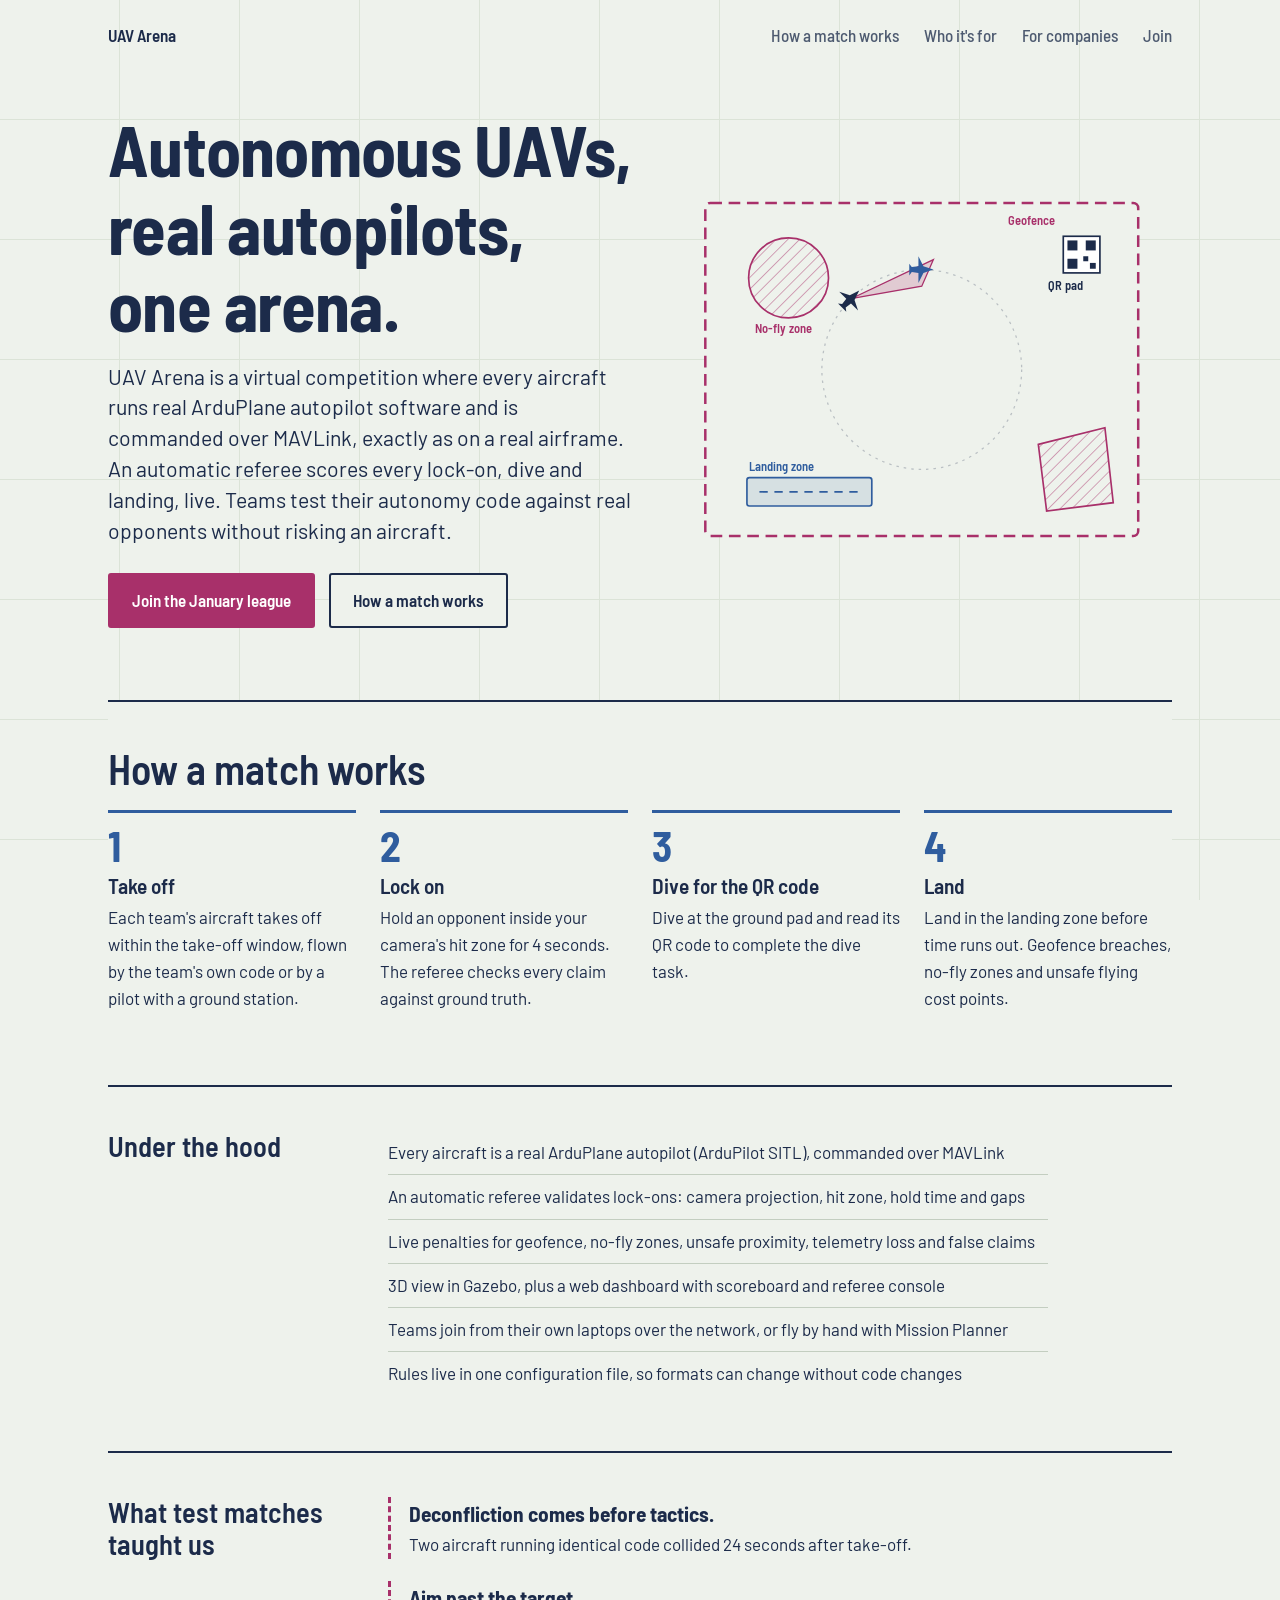
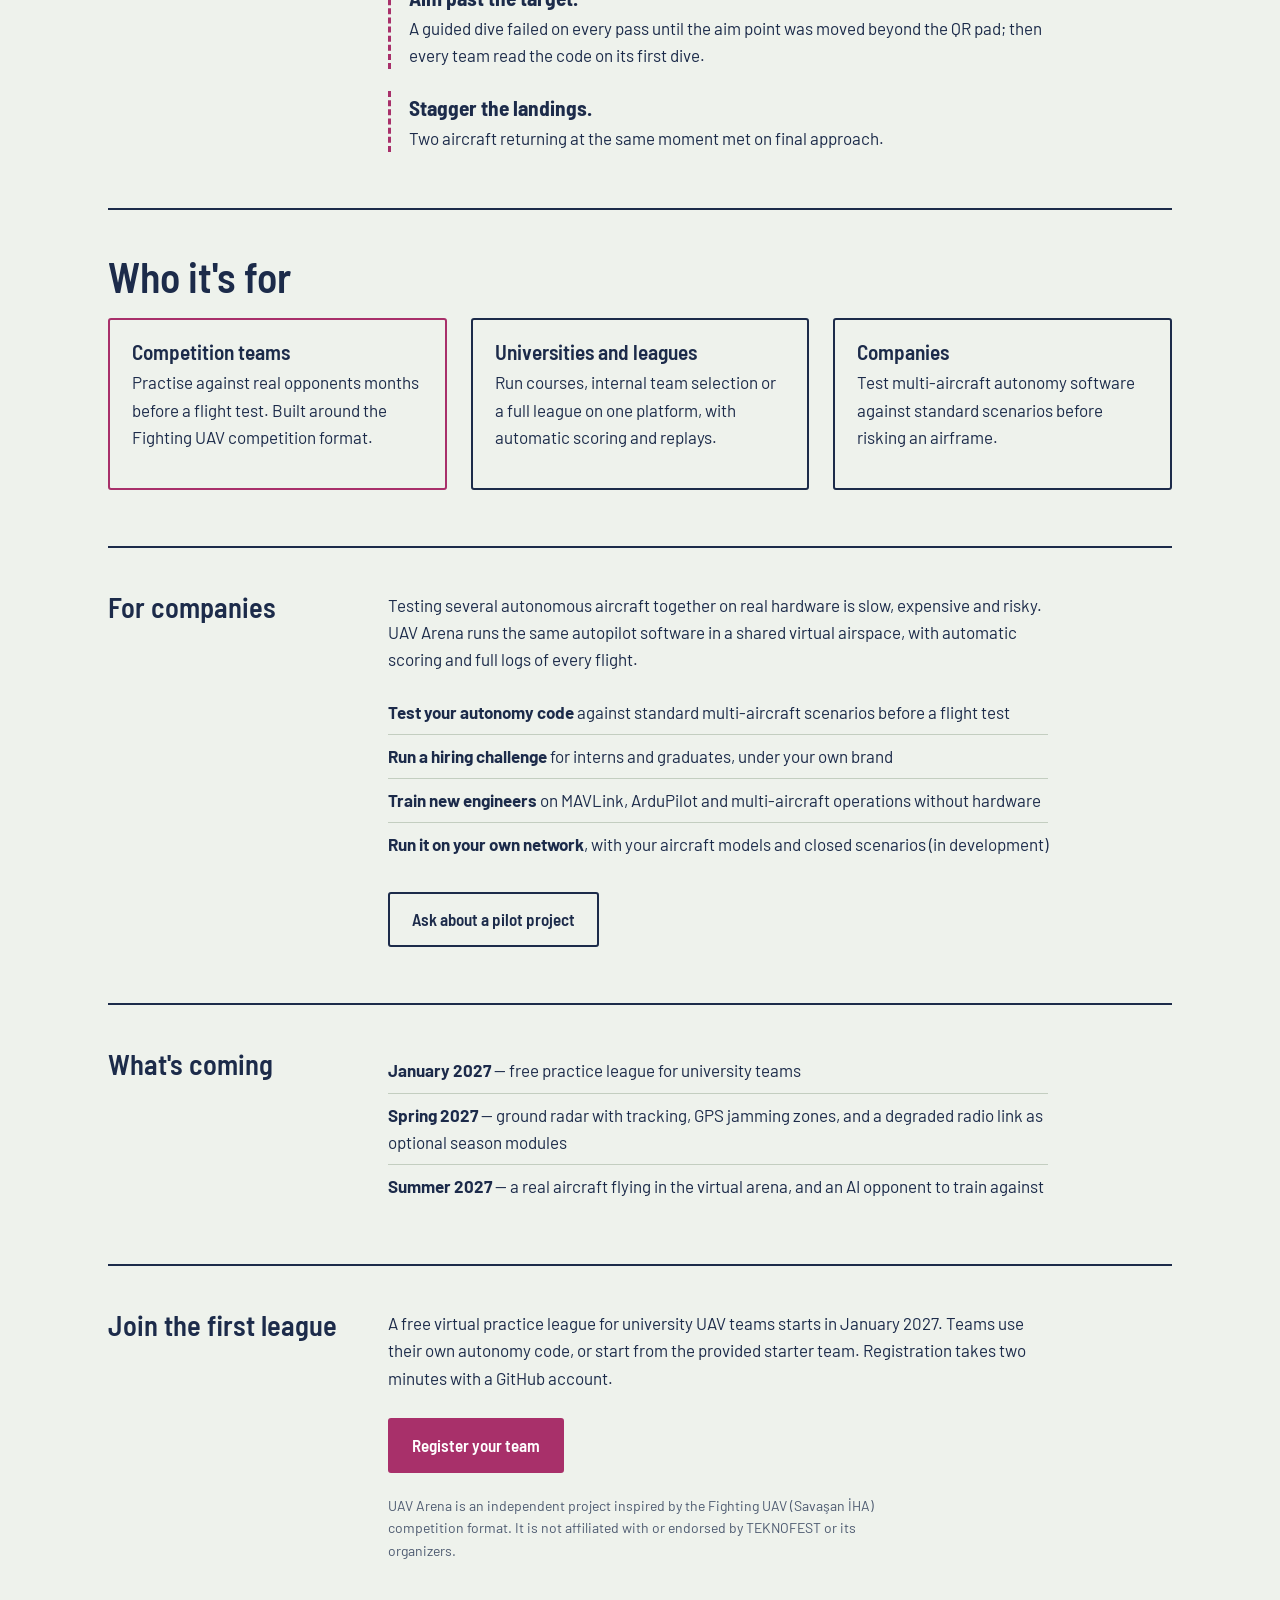
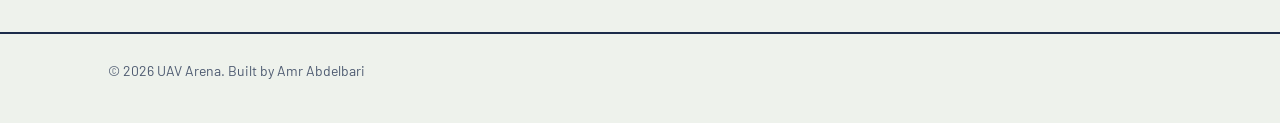
==== index.html @ 988a5408 "UAV Arena brand website - Landing page: hero arena map, how a match works, under the hood,   lessons" ====
<!doctype html>
<html lang="en">
<head>
<meta charset="utf-8">
<meta name="viewport" content="width=device-width, initial-scale=1">
<title>UAV Arena — autonomous UAVs compete on real autopilots</title>
<meta name="description" content="UAV Arena is a virtual competition platform where autonomous fixed-wing UAVs fly on real ArduPilot autopilots and an automatic referee scores lock-ons, a QR dive, no-fly zones and landing.">
<link rel="preconnect" href="https://fonts.googleapis.com">
<link rel="preconnect" href="https://fonts.gstatic.com" crossorigin>
<link href="https://fonts.googleapis.com/css2?family=Barlow:wght@400;500;600&family=Barlow+Semi+Condensed:wght@500;600;700&display=swap" rel="stylesheet">
<link rel="stylesheet" href="assets/site.css">
<link rel="icon" href="assets/favicon.svg" type="image/svg+xml">
<meta property="og:title" content="UAV Arena — autonomous UAVs compete on real autopilots">
<meta property="og:description" content="A virtual arena where autonomous fixed-wing UAVs fly on real ArduPilot autopilots and an automatic referee scores every lock-on, dive and landing. Free practice league for university teams from January 2027.">
<meta property="og:image" content="https://amro2021.github.io/uavarena.github.io/assets/social-card.png">
<meta property="og:type" content="website">
<meta name="twitter:card" content="summary_large_image">
</head>
<body>
<div class="wrap">
  <header class="bar">
    <a href="./">UAV Arena</a>
    <nav aria-label="Main">
      <a href="#match">How a match works</a>
      <a href="#uses">Who it's for</a>
      <a href="#companies">For companies</a>
      <a href="#join">Join</a>
    </nav>
  </header>

  <main>
    <div class="hero">
      <div>
        <h1>Autonomous UAVs, real autopilots, one arena.</h1>
        <p class="lede">UAV Arena is a virtual competition where every aircraft runs real ArduPlane autopilot software and is commanded over MAVLink, exactly as on a real airframe. An automatic referee scores every lock-on, dive and landing, live. Teams test their autonomy code against real opponents without risking an aircraft.</p>
        <div class="actions">
          <a class="btn primary" href="#join">Join the January league</a>
          <a class="btn" href="#match">How a match works</a>
        </div>
      </div>
      <div class="chart">
        <svg viewBox="0 0 600 460" role="img" aria-label="Map of the arena: a geofence, two no-fly zones, a QR pad, a landing zone, and two aircraft circling while one locks on to the other">
          <defs>
            <pattern id="hatch" width="10" height="10" patternUnits="userSpaceOnUse" patternTransform="rotate(45)">
              <line x1="0" y1="0" x2="0" y2="10" stroke="#a8306a" stroke-width="2" stroke-opacity="0.5"/>
            </pattern>
          </defs>
          <!-- geofence -->
          <rect x="40" y="30" width="520" height="400" rx="6" fill="#eef2ec" stroke="#a8306a" stroke-width="3" stroke-dasharray="14 8"/>
          <!-- no-fly zones -->
          <circle cx="140" cy="120" r="48" fill="url(#hatch)" stroke="#a8306a" stroke-width="2"/>
          <polygon points="440,320 520,300 530,390 450,400" fill="url(#hatch)" stroke="#a8306a" stroke-width="2"/>
          <!-- landing zone -->
          <rect x="90" y="360" width="150" height="34" rx="3" fill="#2f5d9e" fill-opacity="0.12" stroke="#2f5d9e" stroke-width="2"/>
          <line x1="105" y1="377" x2="225" y2="377" stroke="#2f5d9e" stroke-width="2" stroke-dasharray="10 8"/>
          <!-- QR pad -->
          <g transform="translate(470 70)">
            <rect width="44" height="44" fill="#fff" stroke="#1c2b4a" stroke-width="2"/>
            <rect x="5" y="5" width="12" height="12" fill="#1c2b4a"/><rect x="27" y="5" width="12" height="12" fill="#1c2b4a"/>
            <rect x="5" y="27" width="12" height="12" fill="#1c2b4a"/><rect x="24" y="24" width="6" height="6" fill="#1c2b4a"/><rect x="32" y="32" width="7" height="7" fill="#1c2b4a"/>
          </g>
          <!-- orbit track -->
          <circle cx="300" cy="230" r="120" fill="none" stroke="#1c2b4a" stroke-opacity="0.25" stroke-width="1.5" stroke-dasharray="3 6"/>
          <!-- both aircraft circle together; the trailing hunter locks on -->
          <g class="orbit">
            <g class="lock"><polygon points="215,145 314,98 300,130" fill="#a8306a" fill-opacity="0.2" stroke="#a8306a" stroke-width="1.5"/></g>
            <g transform="translate(300 110) rotate(90)"><path d="M0 -14 L4 -2 L16 4 L4 4 L3 12 L7 15 L-7 15 L-3 12 L-4 4 L-16 4 L-4 -2 Z" fill="#2f5d9e"/></g>
            <g transform="translate(215 145) rotate(45)"><path d="M0 -14 L4 -2 L16 4 L4 4 L3 12 L7 15 L-7 15 L-3 12 L-4 4 L-16 4 L-4 -2 Z" fill="#1c2b4a"/></g>
          </g>
          <g font-family="Barlow Semi Condensed, sans-serif" font-size="15" font-weight="600">
            <text x="100" y="186" fill="#a8306a">No-fly zone</text>
            <text x="452" y="134" fill="#1c2b4a">QR pad</text>
            <text x="92" y="352" fill="#2f5d9e">Landing zone</text>
            <text x="404" y="56" fill="#a8306a">Geofence</text>
          </g>
        </svg>
      </div>
    </div>

    <section class="block" id="match">
      <h2>How a match works</h2>
      <ol class="sequence">
        <li><h3>Take off</h3><p>Each team's aircraft takes off within the take-off window, flown by the team's own code or by a pilot with a ground station.</p></li>
        <li><h3>Lock on</h3><p>Hold an opponent inside your camera's hit zone for 4 seconds. The referee checks every claim against ground truth.</p></li>
        <li><h3>Dive for the QR code</h3><p>Dive at the ground pad and read its QR code to complete the dive task.</p></li>
        <li><h3>Land</h3><p>Land in the landing zone before time runs out. Geofence breaches, no-fly zones and unsafe flying cost points.</p></li>
      </ol>
    </section>

    <section class="block">
      <div class="split">
        <h2>Under the hood</h2>
        <ul class="plain">
          <li>Every aircraft is a real ArduPlane autopilot (ArduPilot SITL), commanded over MAVLink</li>
          <li>An automatic referee validates lock-ons: camera projection, hit zone, hold time and gaps</li>
          <li>Live penalties for geofence, no-fly zones, unsafe proximity, telemetry loss and false claims</li>
          <li>3D view in Gazebo, plus a web dashboard with scoreboard and referee console</li>
          <li>Teams join from their own laptops over the network, or fly by hand with Mission Planner</li>
          <li>Rules live in one configuration file, so formats can change without code changes</li>
        </ul>
      </div>
    </section>

    <section class="block">
      <div class="split">
        <h2>What test matches taught us</h2>
        <div class="lessons">
          <blockquote><strong>Deconfliction comes before tactics.</strong>Two aircraft running identical code collided 24 seconds after take-off.</blockquote>
          <blockquote><strong>Aim past the target.</strong>A guided dive failed on every pass until the aim point was moved beyond the QR pad; then every team read the code on its first dive.</blockquote>
          <blockquote><strong>Stagger the landings.</strong>Two aircraft returning at the same moment met on final approach.</blockquote>
        </div>
      </div>
    </section>

    <section class="block" id="uses">
      <h2>Who it's for</h2>
      <div class="uses">
        <div class="lead">
          <h3>Competition teams</h3>
          <p>Practise against real opponents months before a flight test. Built around the Fighting UAV competition format.</p>
        </div>
        <div>
          <h3>Universities and leagues</h3>
          <p>Run courses, internal team selection or a full league on one platform, with automatic scoring and replays.</p>
        </div>
        <div>
          <h3>Companies</h3>
          <p>Test multi-aircraft autonomy software against standard scenarios before risking an airframe.</p>
        </div>
      </div>
    </section>

    <section class="block" id="companies">
      <div class="split">
        <h2>For companies</h2>
        <div>
          <p>Testing several autonomous aircraft together on real hardware is slow, expensive and risky. UAV Arena runs the same autopilot software in a shared virtual airspace, with automatic scoring and full logs of every flight.</p>
          <ul class="plain">
            <li><strong>Test your autonomy code</strong> against standard multi-aircraft scenarios before a flight test</li>
            <li><strong>Run a hiring challenge</strong> for interns and graduates, under your own brand</li>
            <li><strong>Train new engineers</strong> on MAVLink, ArduPilot and multi-aircraft operations without hardware</li>
            <li><strong>Run it on your own network</strong>, with your aircraft models and closed scenarios (in development)</li>
          </ul>
          <div class="actions">
            <a class="btn" href="https://github.com/amro2021/uavarena.github.io/issues/new?template=company-inquiry.yml">Ask about a pilot project</a>
          </div>
        </div>
      </div>
    </section>

    <section class="block" id="coming">
      <div class="split">
        <h2>What's coming</h2>
        <ul class="plain">
          <li><strong>January 2027</strong> — free practice league for university teams</li>
          <li><strong>Spring 2027</strong> — ground radar with tracking, GPS jamming zones, and a degraded radio link as optional season modules</li>
          <li><strong>Summer 2027</strong> — a real aircraft flying in the virtual arena, and an AI opponent to train against</li>
        </ul>
      </div>
    </section>

    <section class="block" id="join">
      <div class="split">
        <h2>Join the first league</h2>
        <div>
          <p>A free virtual practice league for university UAV teams starts in January 2027. Teams use their own autonomy code, or start from the provided starter team. Registration takes two minutes with a GitHub account.</p>
          <div class="actions">
            <a class="btn primary" href="https://github.com/amro2021/uavarena.github.io/issues/new?template=register-team.yml">Register your team</a>
          </div>
          <p class="note" style="margin-top:22px">UAV Arena is an independent project inspired by the Fighting UAV (Savaşan İHA) competition format. It is not affiliated with or endorsed by TEKNOFEST or its organizers.</p>
        </div>
      </div>
    </section>
  </main>
</div>
<footer><div class="wrap">© 2026 UAV Arena. Built by Amr Abdelbari</div></footer>
</body>
</html>
---- assets/site.css ----
/* Visual language: an aeronautical chart. Pale chart paper, navy ink,
   sectional-chart magenta for boundaries, airspace blue for routes. */
:root {
  --paper: #eef2ec;
  --paper-deep: #dfe7dc;
  --ink: #1c2b4a;
  --ink-soft: #4d5a70;
  --magenta: #a8306a;
  --blue: #2f5d9e;
  --rule: #c3cec0;
  --grid: #dbe3d7;
  --measure: 66ch;
  --step--1: 0.875rem;
  --step-0: 1.0625rem;
  --step-1: 1.33rem;
  --step-2: 1.77rem;
  --step-3: 2.6rem;
  --step-4: clamp(2.8rem, 6vw, 4.4rem);
}

* { box-sizing: border-box; }

html { background: var(--paper); color: var(--ink); }

body {
  margin: 0;
  font-family: "Barlow", system-ui, sans-serif;
  font-size: var(--step-0);
  line-height: 1.6;
  /* faint lat/long grid, like a chart sheet */
  background-image:
    linear-gradient(var(--grid) 1px, transparent 1px),
    linear-gradient(90deg, var(--grid) 1px, transparent 1px);
  background-size: 120px 120px;
  background-position: -1px -1px;
  background-attachment: fixed;
}

a { color: var(--blue); text-underline-offset: 3px; }
a:hover { color: var(--magenta); }
:focus-visible { outline: 3px solid var(--magenta); outline-offset: 3px; border-radius: 2px; }

.wrap { max-width: 1120px; margin: 0 auto; padding: 0 28px; }

/* top bar */
.bar {
  display: flex; justify-content: space-between; align-items: baseline;
  padding: 22px 0; font-family: "Barlow Semi Condensed", sans-serif;
  font-size: var(--step-0);
}
.bar a { color: var(--ink); text-decoration: none; font-weight: 600; }
.bar nav a { margin-left: 22px; font-weight: 500; color: var(--ink-soft); }
.bar nav a:hover, .bar a:hover { color: var(--magenta); }

h1, h2, h3 { font-family: "Barlow Semi Condensed", sans-serif; line-height: 1.1; margin: 0; }
h1 { font-size: var(--step-4); font-weight: 700; letter-spacing: -0.01em; }
h2 { font-size: var(--step-3); font-weight: 600; margin-bottom: 18px; }
h3 { font-size: var(--step-1); font-weight: 600; margin-bottom: 6px; }
p { margin: 0 0 1em; max-width: var(--measure); }

/* hero: text left, chart right */
.hero {
  display: grid; grid-template-columns: 1.05fr 1fr; gap: 40px;
  align-items: center; padding: 40px 0 72px;
}
.hero .lede { font-size: var(--step-1); line-height: 1.45; color: var(--ink); margin-top: 18px; }
.hero .role { font-family: "Barlow Semi Condensed", sans-serif; font-size: var(--step-1); color: var(--ink-soft); margin-top: 10px; }
.chart svg { width: 100%; height: auto; display: block; }

/* sections sit on solid paper so the grid doesn't fight the text */
section.block {
  background: var(--paper);
  border-top: 2px solid var(--ink);
  padding: 44px 0 56px;
}
.split { display: grid; grid-template-columns: 240px 1fr; gap: 40px; }
.split > h2 { font-size: var(--step-2); }

.items { display: grid; gap: 28px; }
.item { border-left: 3px solid var(--blue); padding-left: 18px; }
.item.boundary { border-left-color: var(--magenta); }
.item .meta { color: var(--ink-soft); font-size: var(--step--1); margin-bottom: 6px; }
.item p { margin-bottom: 0.4em; }

ul.plain { list-style: none; padding: 0; margin: 0; }
ul.plain li { padding: 8px 0; border-bottom: 1px solid var(--rule); max-width: var(--measure); }
ul.plain li:last-child { border-bottom: 0; }

/* buttons */
.actions { display: flex; flex-wrap: wrap; gap: 14px; margin-top: 26px; }
.btn {
  display: inline-block; padding: 12px 22px; font-family: "Barlow Semi Condensed", sans-serif;
  font-size: var(--step-0); font-weight: 600; text-decoration: none;
  border: 2px solid var(--ink); color: var(--ink); border-radius: 3px; background: var(--paper);
}
.btn.primary { background: var(--magenta); border-color: var(--magenta); color: #fff; }
.btn:hover { background: var(--ink); border-color: var(--ink); color: var(--paper); }

/* match sequence */
ol.sequence { list-style: none; counter-reset: s; padding: 0; margin: 0; display: grid; grid-template-columns: repeat(4, 1fr); gap: 24px; }
ol.sequence li { counter-increment: s; border-top: 3px solid var(--blue); padding-top: 12px; }
ol.sequence li::before {
  content: counter(s); display: block; font-family: "Barlow Semi Condensed", sans-serif;
  font-size: var(--step-3); font-weight: 700; color: var(--blue); line-height: 1; margin-bottom: 8px;
}

.uses { display: grid; grid-template-columns: repeat(3, 1fr); gap: 24px; }
.uses > div { border: 2px solid var(--ink); padding: 20px 22px; background: var(--paper); border-radius: 3px; }
.uses > div.lead { border-color: var(--magenta); }

.lessons { display: grid; gap: 22px; }
.lessons blockquote { margin: 0; padding: 0 0 0 18px; border-left: 3px dashed var(--magenta); max-width: var(--measure); }
.lessons strong { font-family: "Barlow Semi Condensed", sans-serif; font-size: var(--step-1); display: block; }

.note { font-size: var(--step--1); color: var(--ink-soft); }

footer { border-top: 2px solid var(--ink); background: var(--paper); padding: 26px 0 40px; font-size: var(--step--1); color: var(--ink-soft); }

/* chart motion: one moment — the hunter locks on */
@media (prefers-reduced-motion: no-preference) {
  .orbit { animation: orbit 16s linear infinite; transform-origin: 300px 230px; }
  .lock { animation: lock 16s linear infinite; }
}
@keyframes orbit { to { transform: rotate(360deg); } }
@keyframes lock { 0%, 40% { opacity: 0; } 46%, 70% { opacity: 1; } 76%, 100% { opacity: 0; } }

@media (max-width: 860px) {
  .hero { grid-template-columns: 1fr; padding-bottom: 48px; }
  .split { grid-template-columns: 1fr; gap: 14px; }
  ol.sequence, .uses { grid-template-columns: 1fr 1fr; }
}
@media (max-width: 560px) {
  ol.sequence, .uses { grid-template-columns: 1fr; }
  body { background-image: none; }
  .bar { flex-direction: column; gap: 6px; }
  .bar nav a { margin: 0 14px 0 0; display: inline-block; }
}
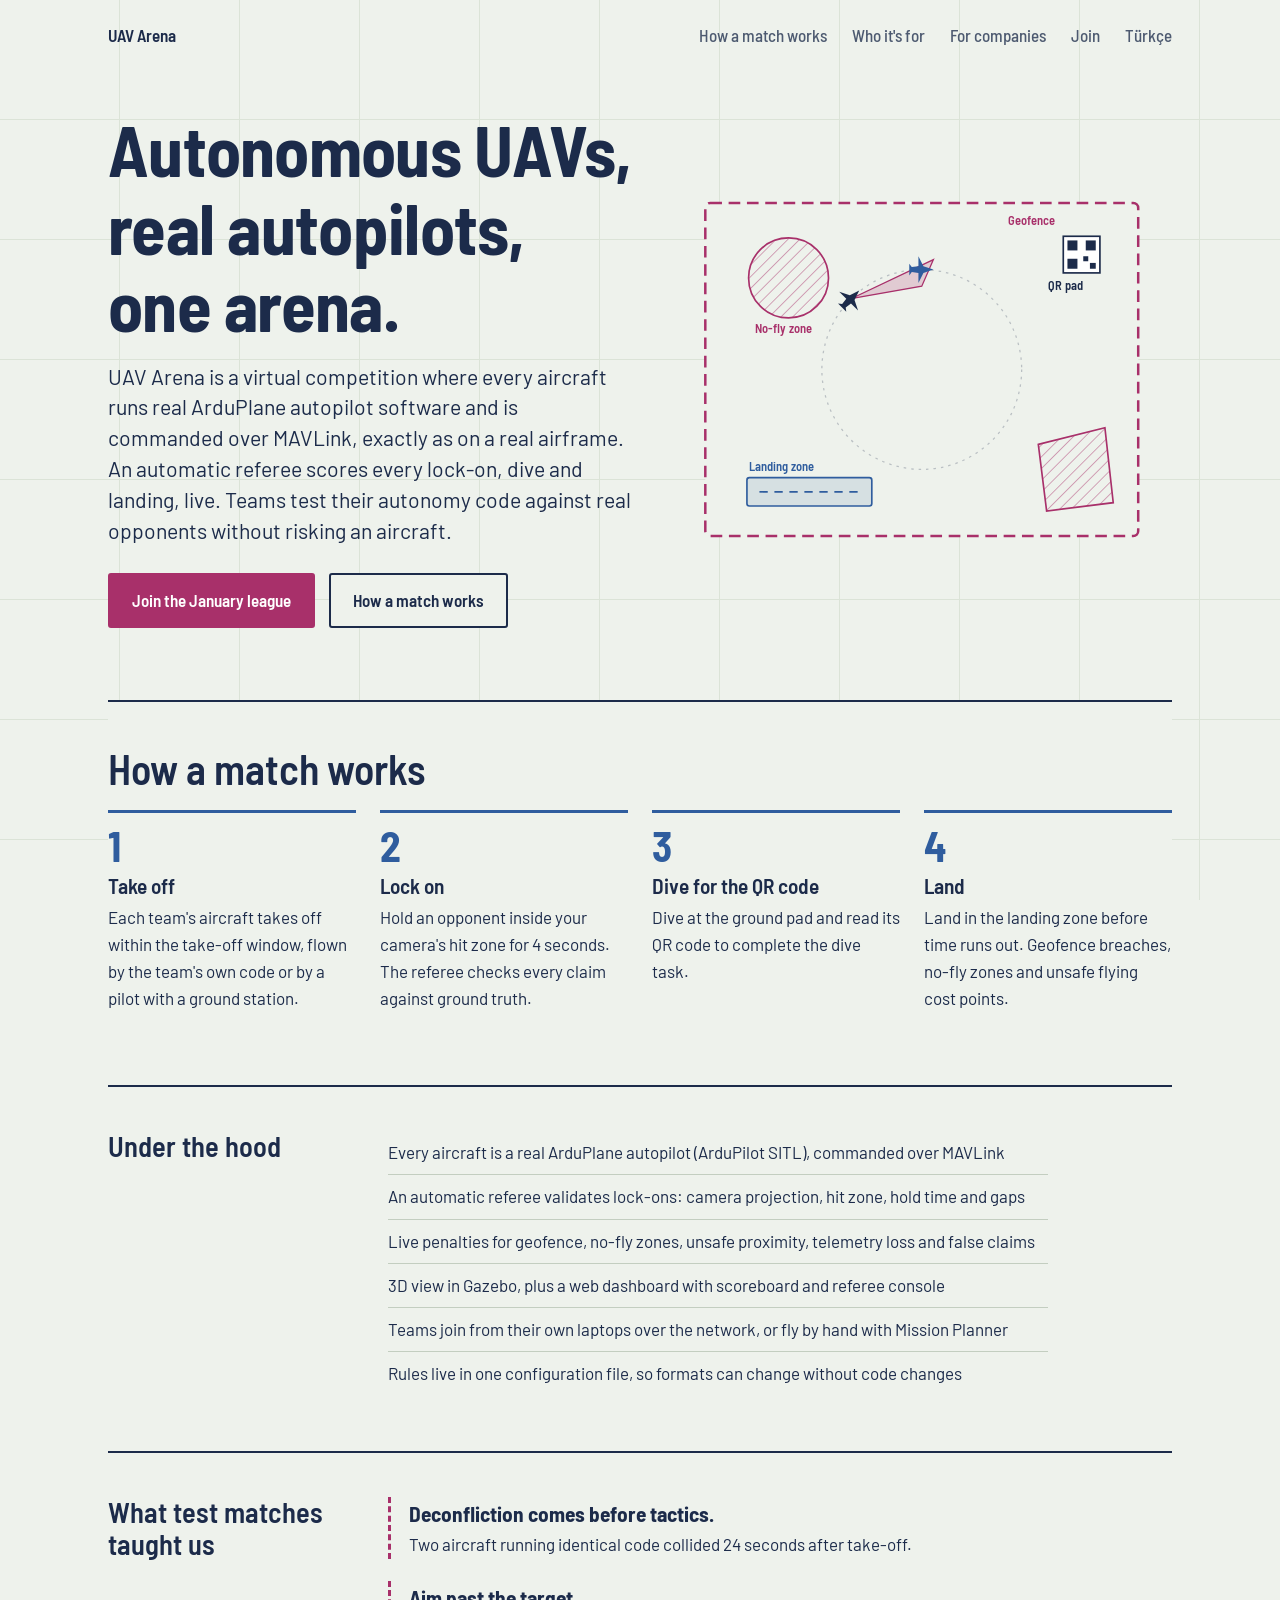
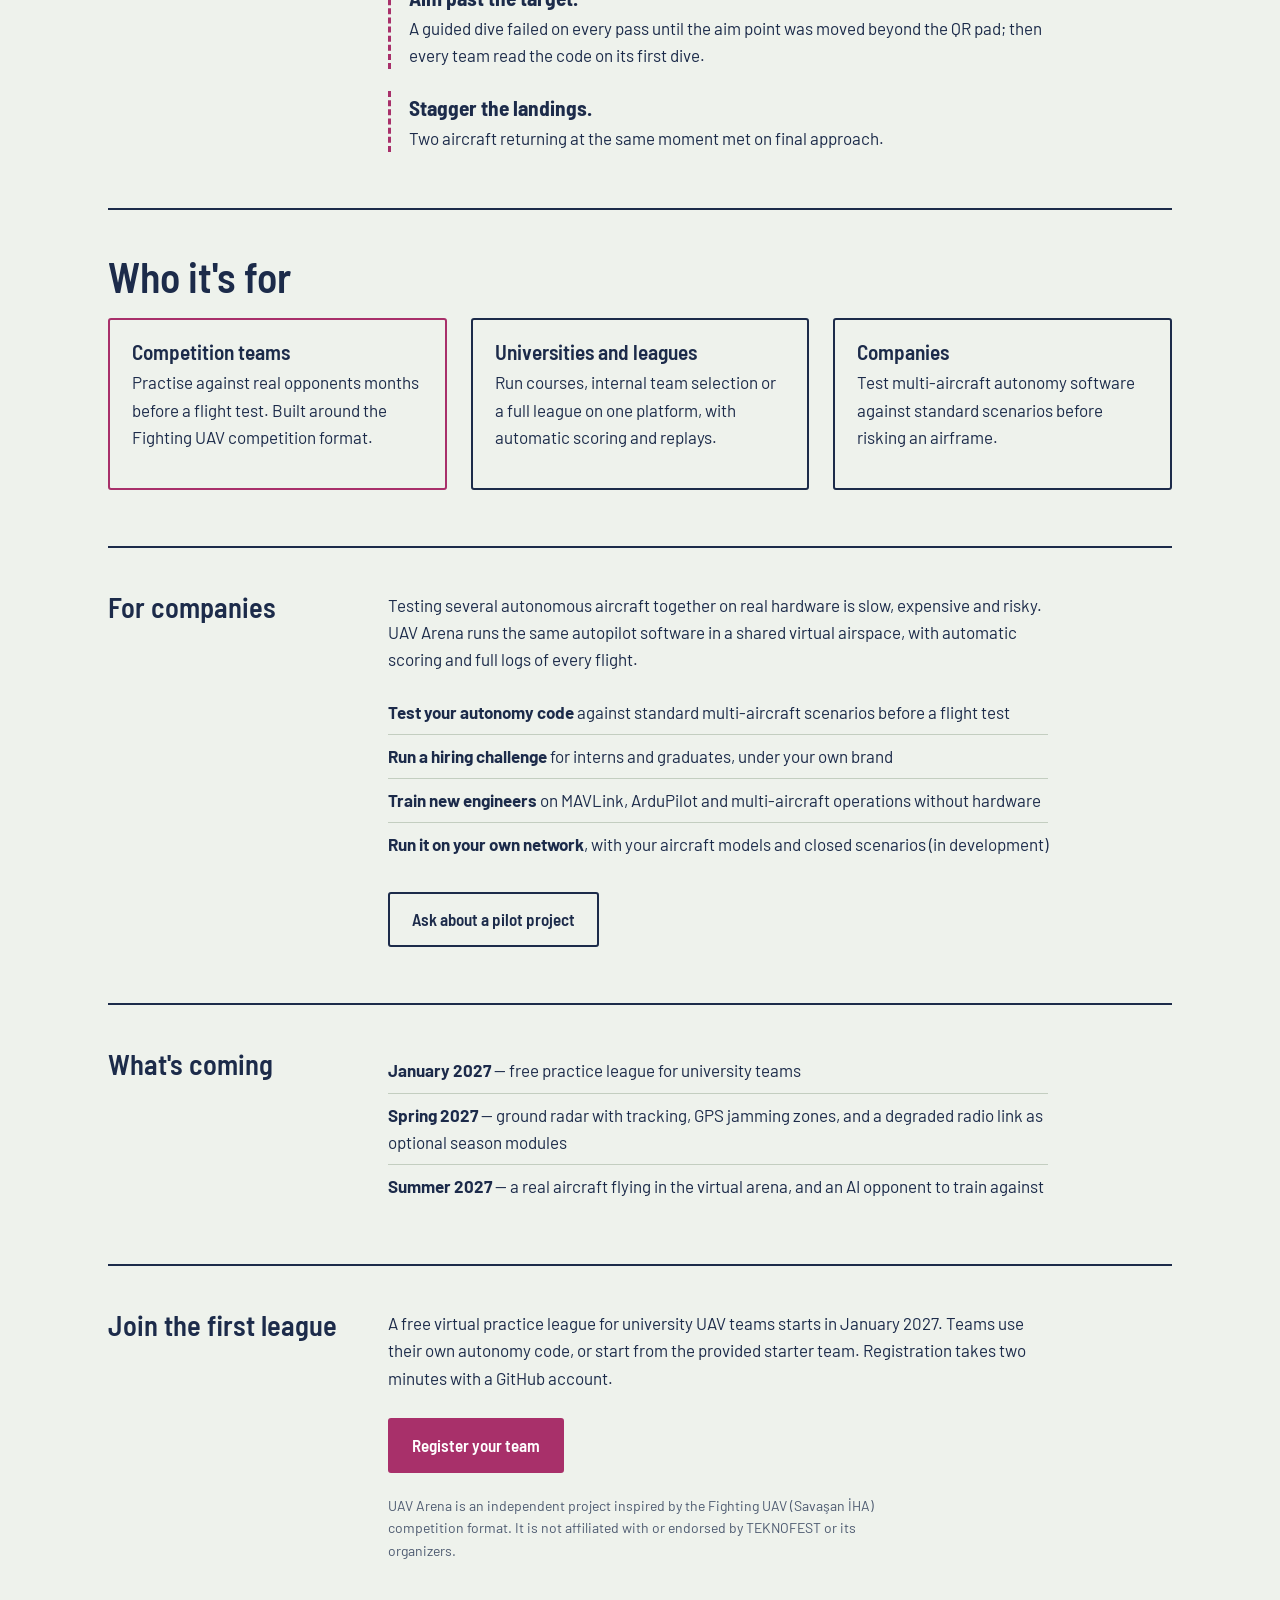
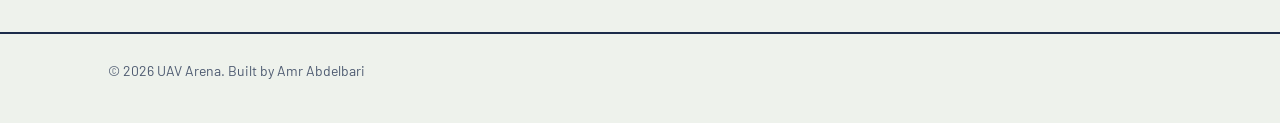
==== commit 89048688: "Add Turkish version of the site at /tr/ Full Turkish translation of the landing page, a language swi" ====
--- a/index.html
+++ b/index.html
@@ -10,9 +10,12 @@
 <link href="https://fonts.googleapis.com/css2?family=Barlow:wght@400;500;600&family=Barlow+Semi+Condensed:wght@500;600;700&display=swap" rel="stylesheet">
 <link rel="stylesheet" href="assets/site.css">
 <link rel="icon" href="assets/favicon.svg" type="image/svg+xml">
+<link rel="alternate" hreflang="en" href="https://uavarena.github.io/">
+<link rel="alternate" hreflang="tr" href="https://uavarena.github.io/tr/">
+<link rel="alternate" hreflang="x-default" href="https://uavarena.github.io/">
 <meta property="og:title" content="UAV Arena — autonomous UAVs compete on real autopilots">
 <meta property="og:description" content="A virtual arena where autonomous fixed-wing UAVs fly on real ArduPilot autopilots and an automatic referee scores every lock-on, dive and landing. Free practice league for university teams from January 2027.">
-<meta property="og:image" content="https://amro2021.github.io/uavarena.github.io/assets/social-card.png">
+<meta property="og:image" content="https://uavarena.github.io/assets/social-card.png">
 <meta property="og:type" content="website">
 <meta name="twitter:card" content="summary_large_image">
 </head>
@@ -25,6 +28,7 @@
       <a href="#uses">Who it's for</a>
       <a href="#companies">For companies</a>
       <a href="#join">Join</a>
+      <a href="tr/" hreflang="tr" lang="tr">Türkçe</a>
     </nav>
   </header>
 
@@ -142,7 +146,7 @@
             <li><strong>Run it on your own network</strong>, with your aircraft models and closed scenarios (in development)</li>
           </ul>
           <div class="actions">
-            <a class="btn" href="https://github.com/amro2021/uavarena.github.io/issues/new?template=company-inquiry.yml">Ask about a pilot project</a>
+            <a class="btn" href="https://github.com/uavarena/uavarena.github.io/issues/new?template=company-inquiry.yml">Ask about a pilot project</a>
           </div>
         </div>
       </div>
@@ -165,7 +169,7 @@
         <div>
           <p>A free virtual practice league for university UAV teams starts in January 2027. Teams use their own autonomy code, or start from the provided starter team. Registration takes two minutes with a GitHub account.</p>
           <div class="actions">
-            <a class="btn primary" href="https://github.com/amro2021/uavarena.github.io/issues/new?template=register-team.yml">Register your team</a>
+            <a class="btn primary" href="https://github.com/uavarena/uavarena.github.io/issues/new?template=register-team.yml">Register your team</a>
           </div>
           <p class="note" style="margin-top:22px">UAV Arena is an independent project inspired by the Fighting UAV (Savaşan İHA) competition format. It is not affiliated with or endorsed by TEKNOFEST or its organizers.</p>
         </div>
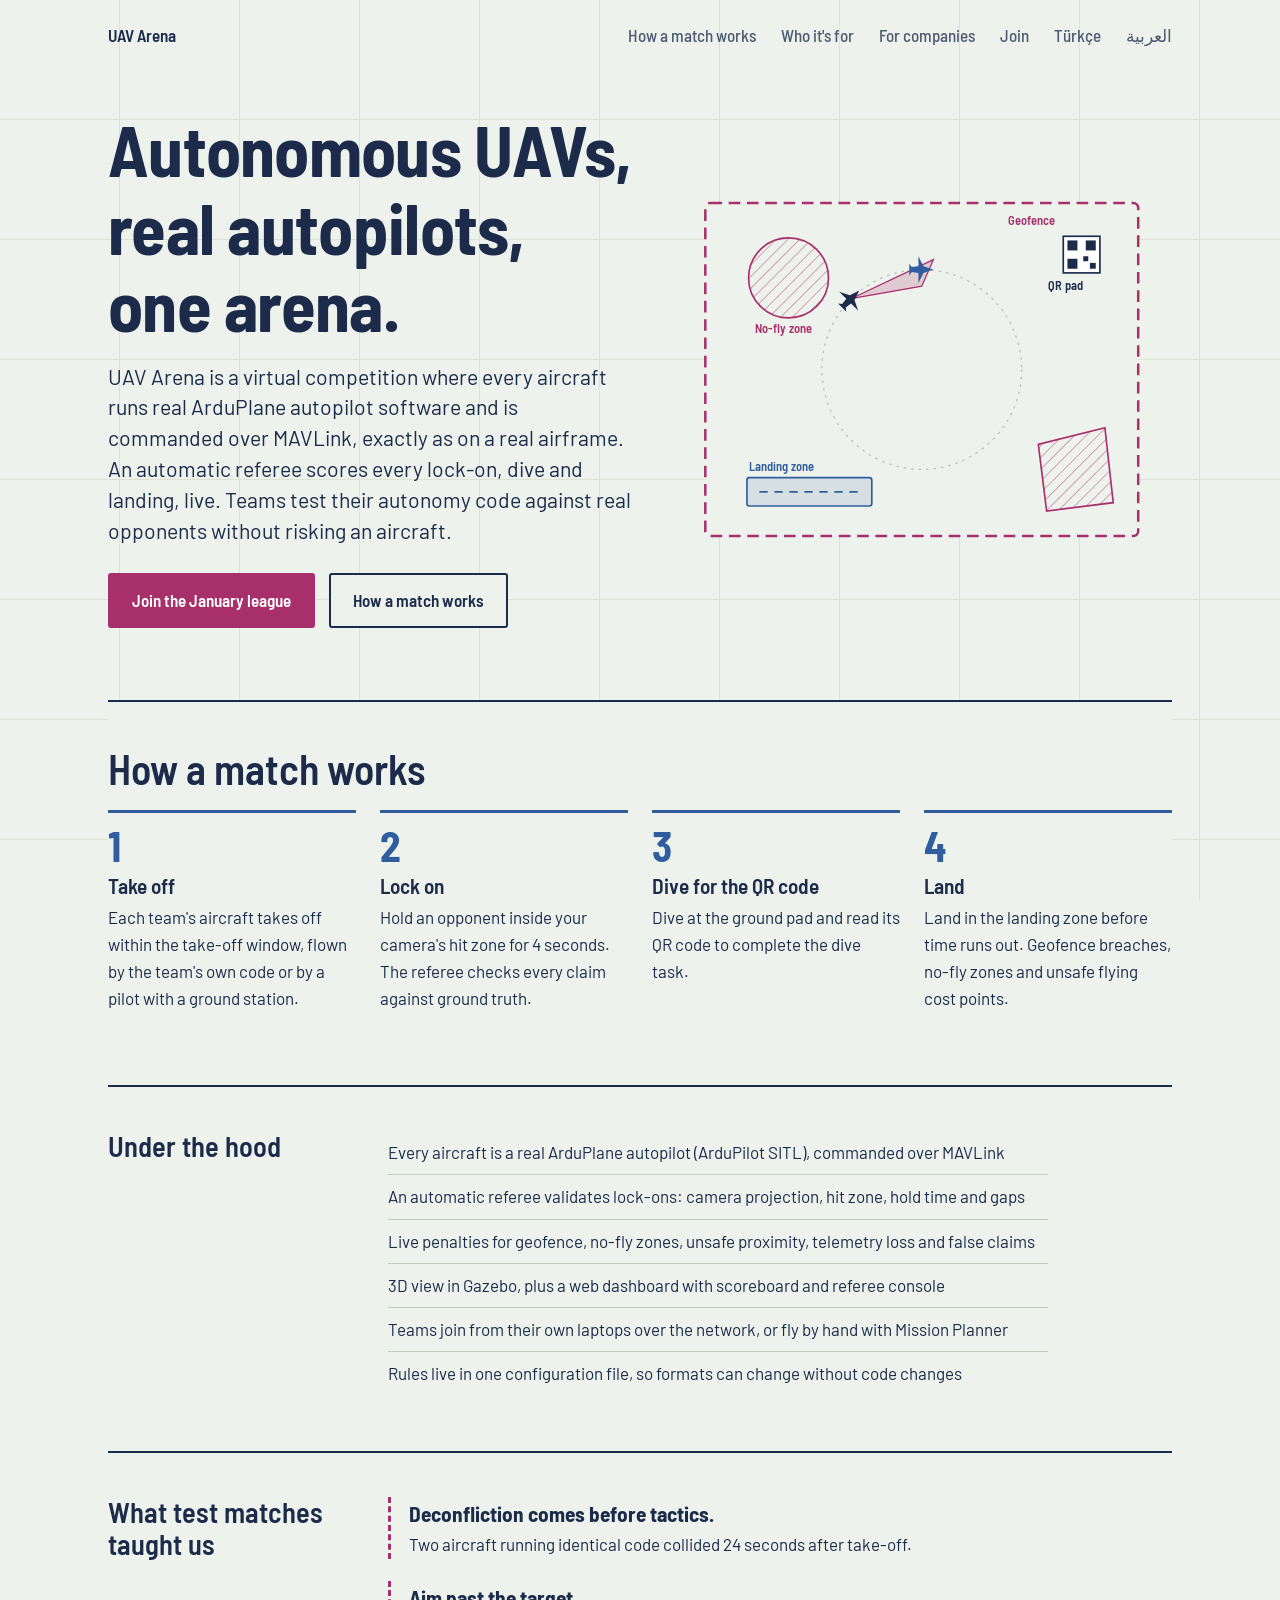
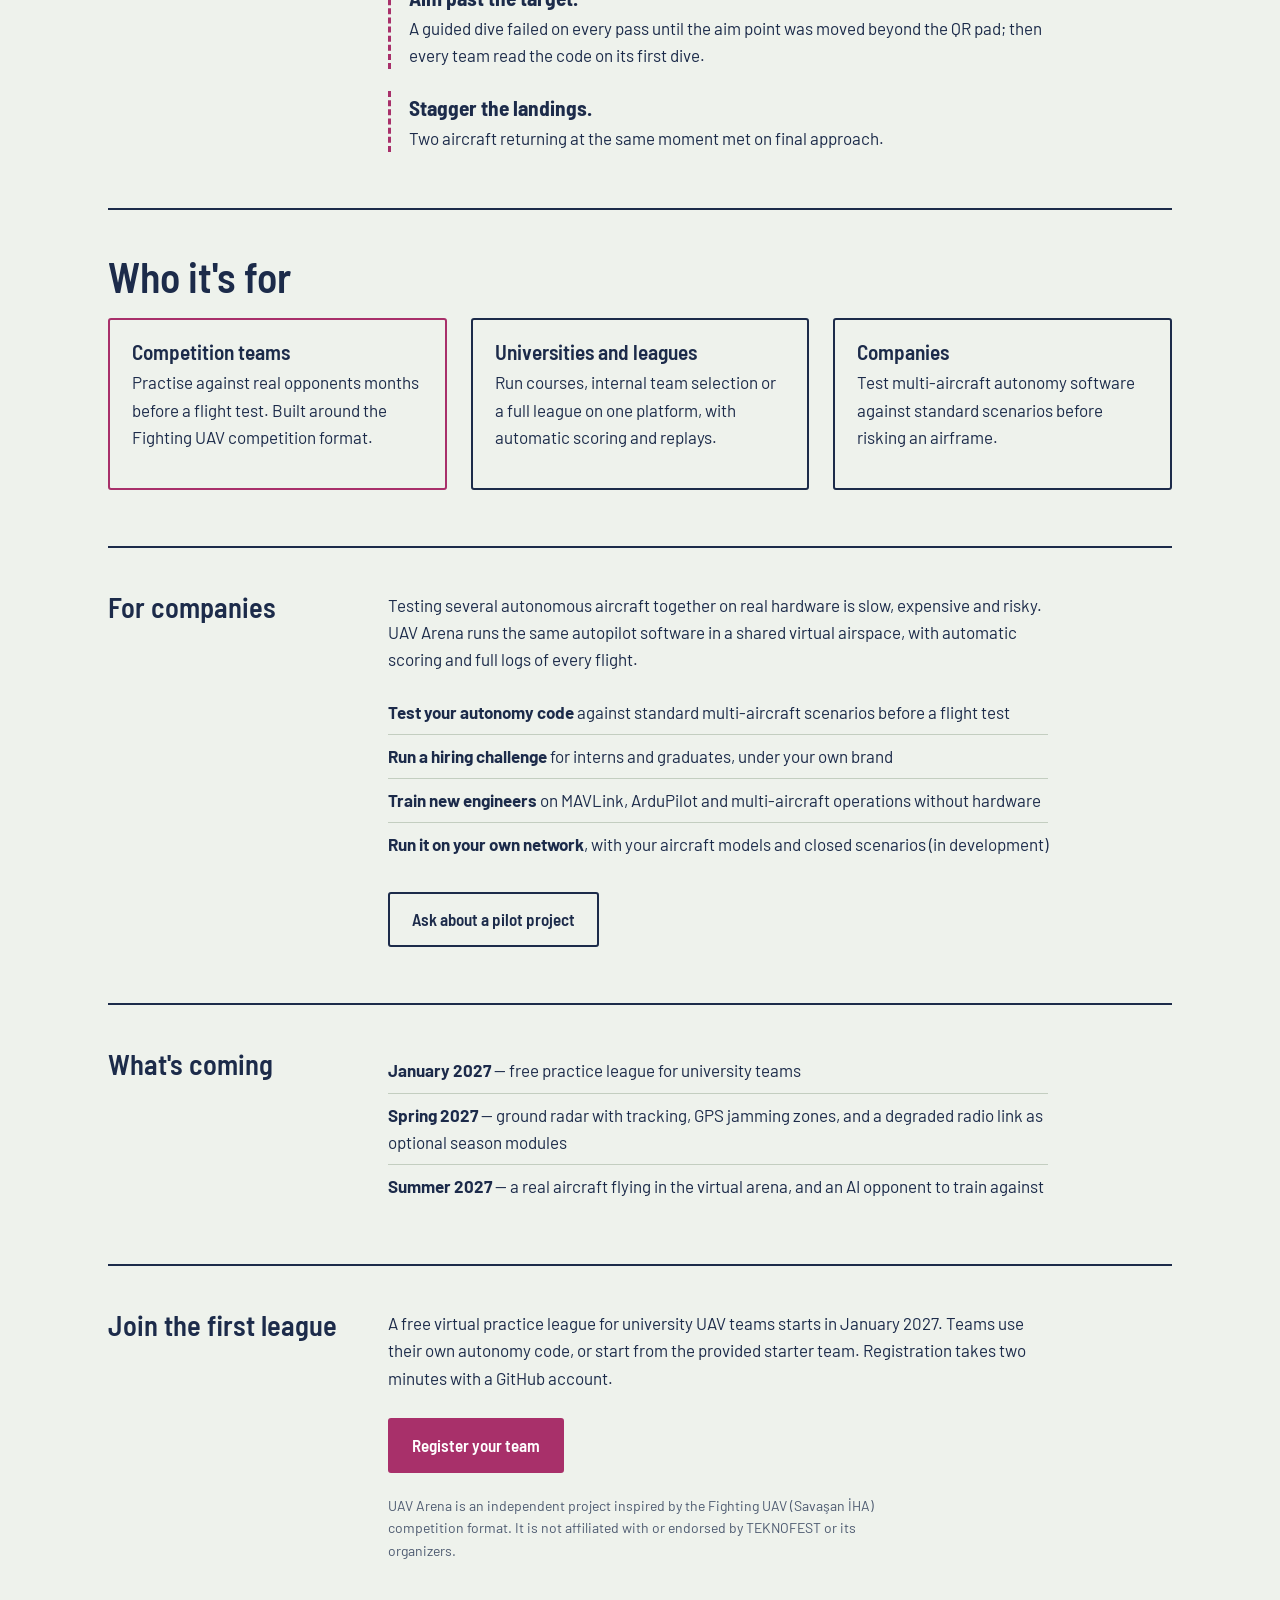
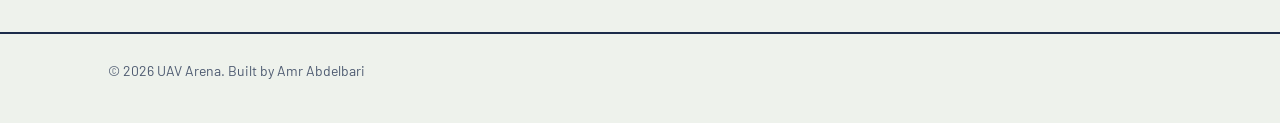
==== commit 329dbe50: "Add Arabic version of the site at /ar/ Full Arabic translation laid out right-to-left, with IBM Plex" ====
--- a/index.html
+++ b/index.html
@@ -12,6 +12,7 @@
 <link rel="icon" href="assets/favicon.svg" type="image/svg+xml">
 <link rel="alternate" hreflang="en" href="https://uavarena.github.io/">
 <link rel="alternate" hreflang="tr" href="https://uavarena.github.io/tr/">
+<link rel="alternate" hreflang="ar" href="https://uavarena.github.io/ar/">
 <link rel="alternate" hreflang="x-default" href="https://uavarena.github.io/">
 <meta property="og:title" content="UAV Arena — autonomous UAVs compete on real autopilots">
 <meta property="og:description" content="A virtual arena where autonomous fixed-wing UAVs fly on real ArduPilot autopilots and an automatic referee scores every lock-on, dive and landing. Free practice league for university teams from January 2027.">
@@ -29,6 +30,7 @@
       <a href="#companies">For companies</a>
       <a href="#join">Join</a>
       <a href="tr/" hreflang="tr" lang="tr">Türkçe</a>
+      <a href="ar/" hreflang="ar" lang="ar" dir="rtl">العربية</a>
     </nav>
   </header>
 
--- a/assets/site.css
+++ b/assets/site.css
@@ -135,3 +135,17 @@
   .bar { flex-direction: column; gap: 6px; }
   .bar nav a { margin: 0 14px 0 0; display: inline-block; }
 }
+
+/* Arabic (right-to-left) */
+:lang(ar) body, :lang(ar) h1, :lang(ar) h2, :lang(ar) h3, :lang(ar) .bar,
+:lang(ar) .btn, :lang(ar) .lessons strong, :lang(ar) ol.sequence li::before {
+  font-family: "IBM Plex Sans Arabic", "Barlow", system-ui, sans-serif;
+}
+:lang(ar) h1, :lang(ar) h2, :lang(ar) h3 { line-height: 1.3; letter-spacing: 0; }
+[dir="rtl"] .bar nav a { margin-left: 0; margin-right: 22px; }
+[dir="rtl"] .lessons blockquote { padding: 0 18px 0 0; border-left: 0; border-right: 3px dashed var(--magenta); }
+[dir="rtl"] .item { border-left: 0; padding-left: 0; border-right: 3px solid var(--blue); padding-right: 18px; }
+@media (max-width: 560px) {
+  [dir="rtl"] .bar { align-items: flex-start; }
+  [dir="rtl"] .bar nav a { margin: 0 0 0 14px; }
+}
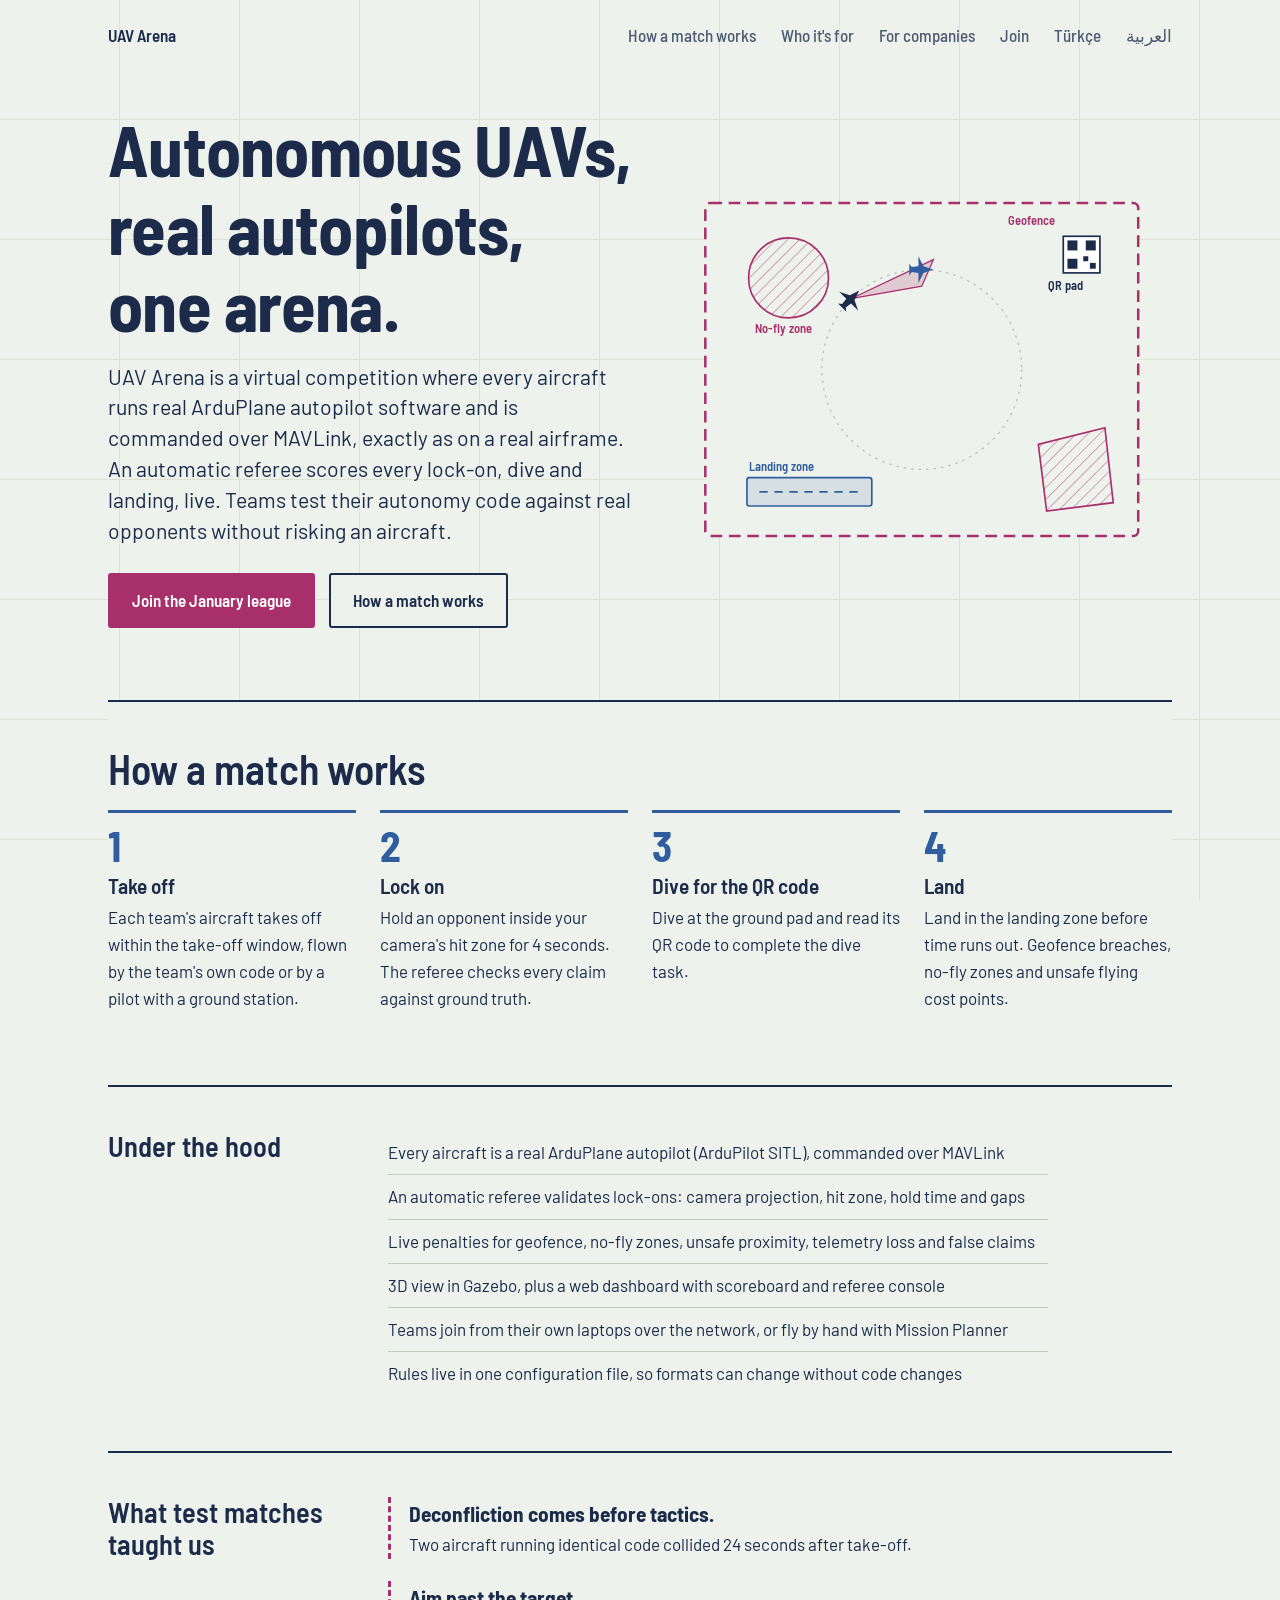
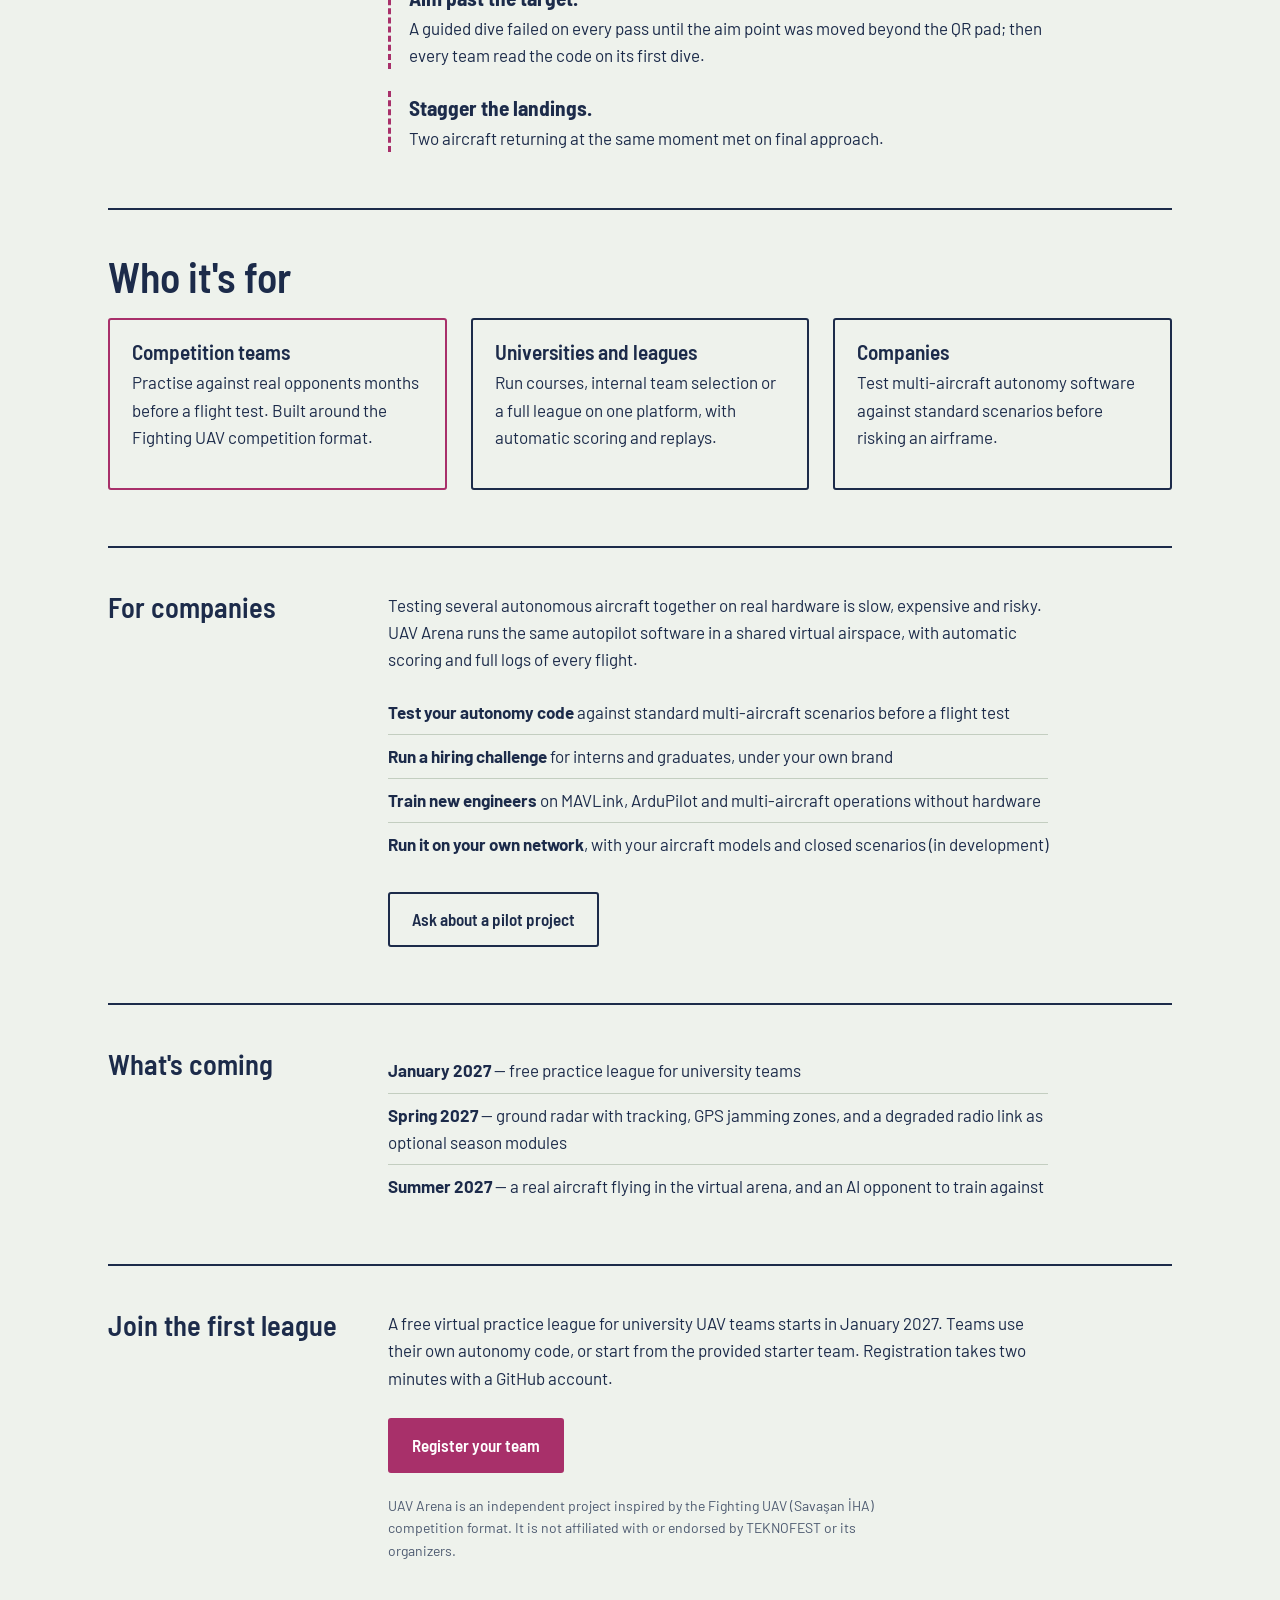
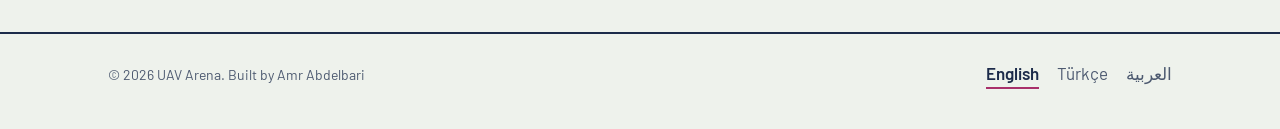
==== commit e5d4e336: "Add language switcher to the footer of every page Co-Authored-By: Claude Opus 5.5 <noreply@anthropic" ====
--- a/index.html
+++ b/index.html
@@ -179,6 +179,6 @@
     </section>
   </main>
 </div>
-<footer><div class="wrap">© 2026 UAV Arena. Built by Amr Abdelbari</div></footer>
+<footer><div class="wrap"><span>© 2026 UAV Arena. Built by Amr Abdelbari</span><nav class="langs" aria-label="Language"><span lang="en" dir="ltr" aria-current="page">English</span><a href="tr/" hreflang="tr" lang="tr" dir="ltr">Türkçe</a><a href="ar/" hreflang="ar" lang="ar" dir="rtl">العربية</a></nav></div></footer>
 </body>
 </html>
--- a/assets/site.css
+++ b/assets/site.css
@@ -149,3 +149,11 @@
   [dir="rtl"] .bar { align-items: flex-start; }
   [dir="rtl"] .bar nav a { margin: 0 0 0 14px; }
 }
+
+/* footer language switcher */
+footer .wrap { display: flex; flex-wrap: wrap; justify-content: space-between; align-items: center; gap: 12px 24px; }
+footer .langs { display: flex; gap: 18px; font-size: var(--step-0); }
+footer .langs a { color: var(--ink-soft); text-decoration: none; }
+footer .langs a:hover { color: var(--magenta); }
+footer .langs [aria-current] { color: var(--ink); font-weight: 600; border-bottom: 2px solid var(--magenta); }
+:lang(ar) footer .langs span[lang="ar"], footer .langs [lang="ar"] { font-family: "IBM Plex Sans Arabic", "Barlow", sans-serif; }
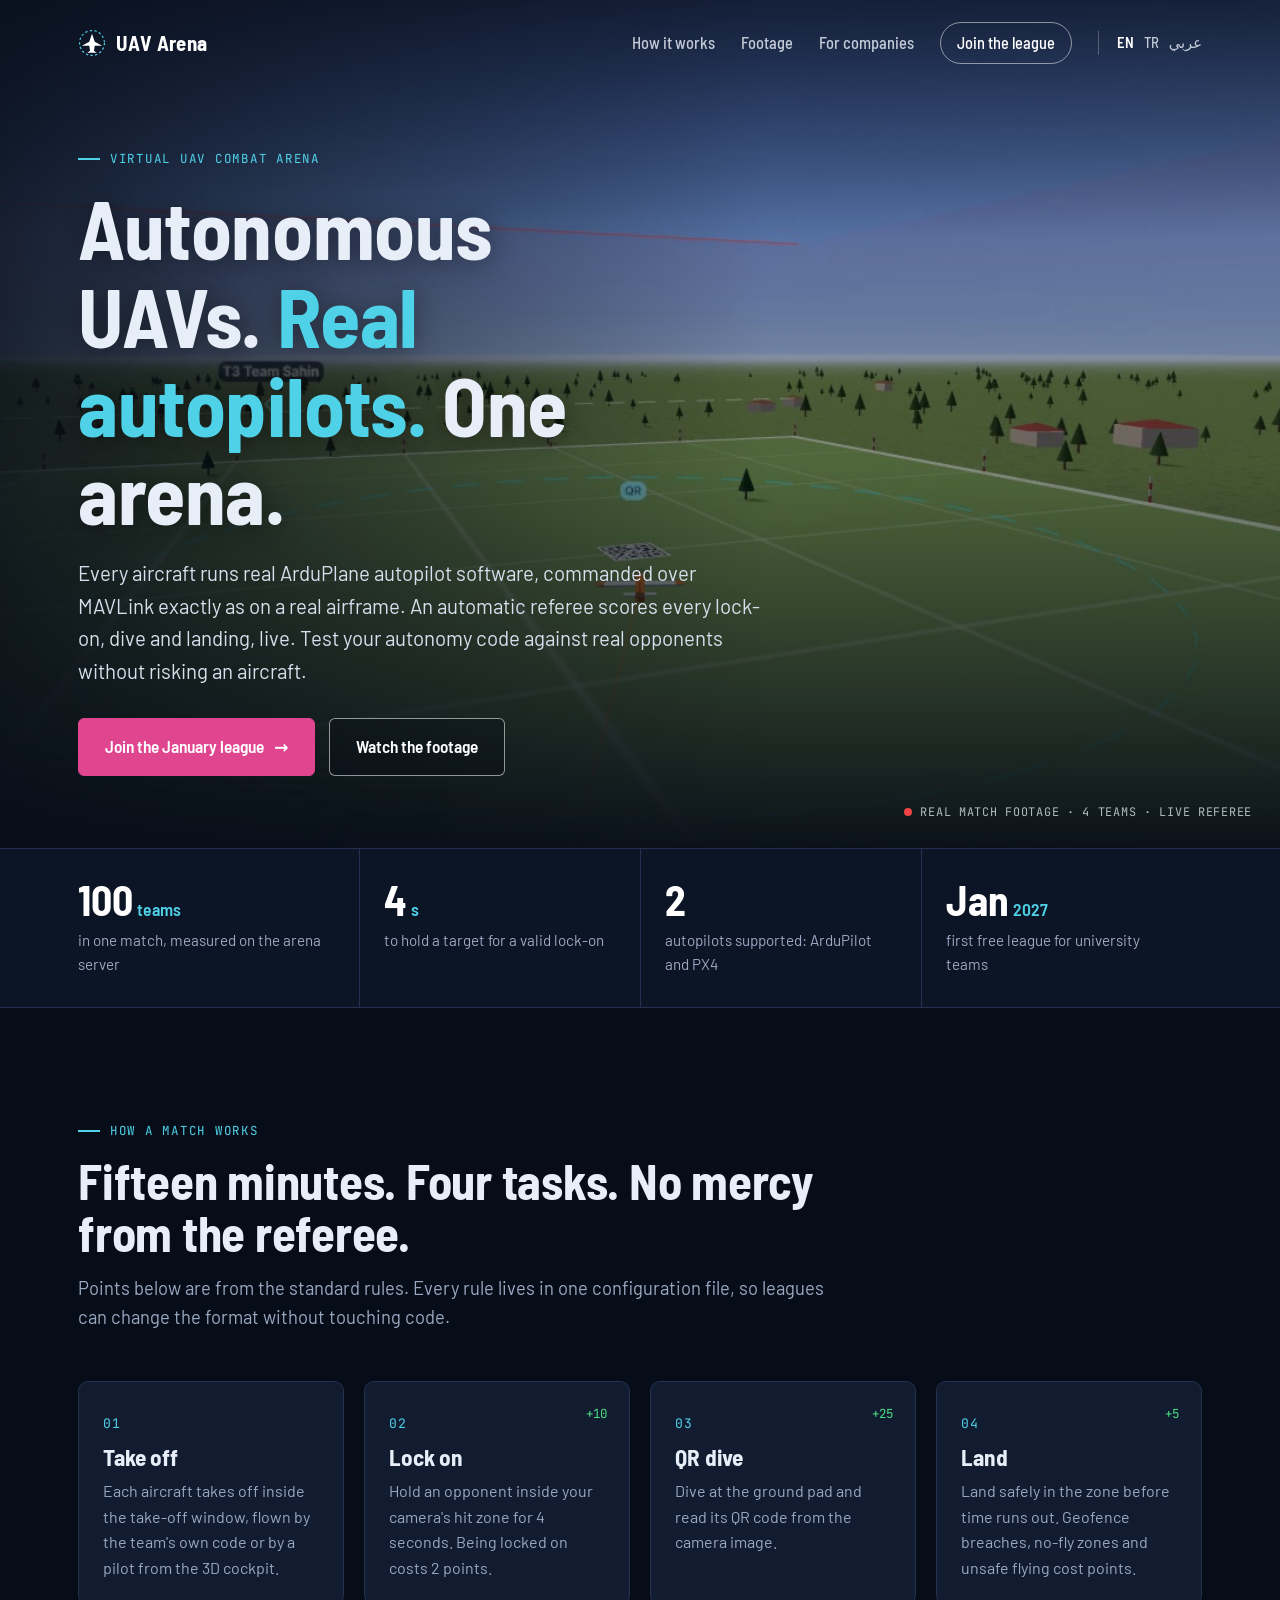
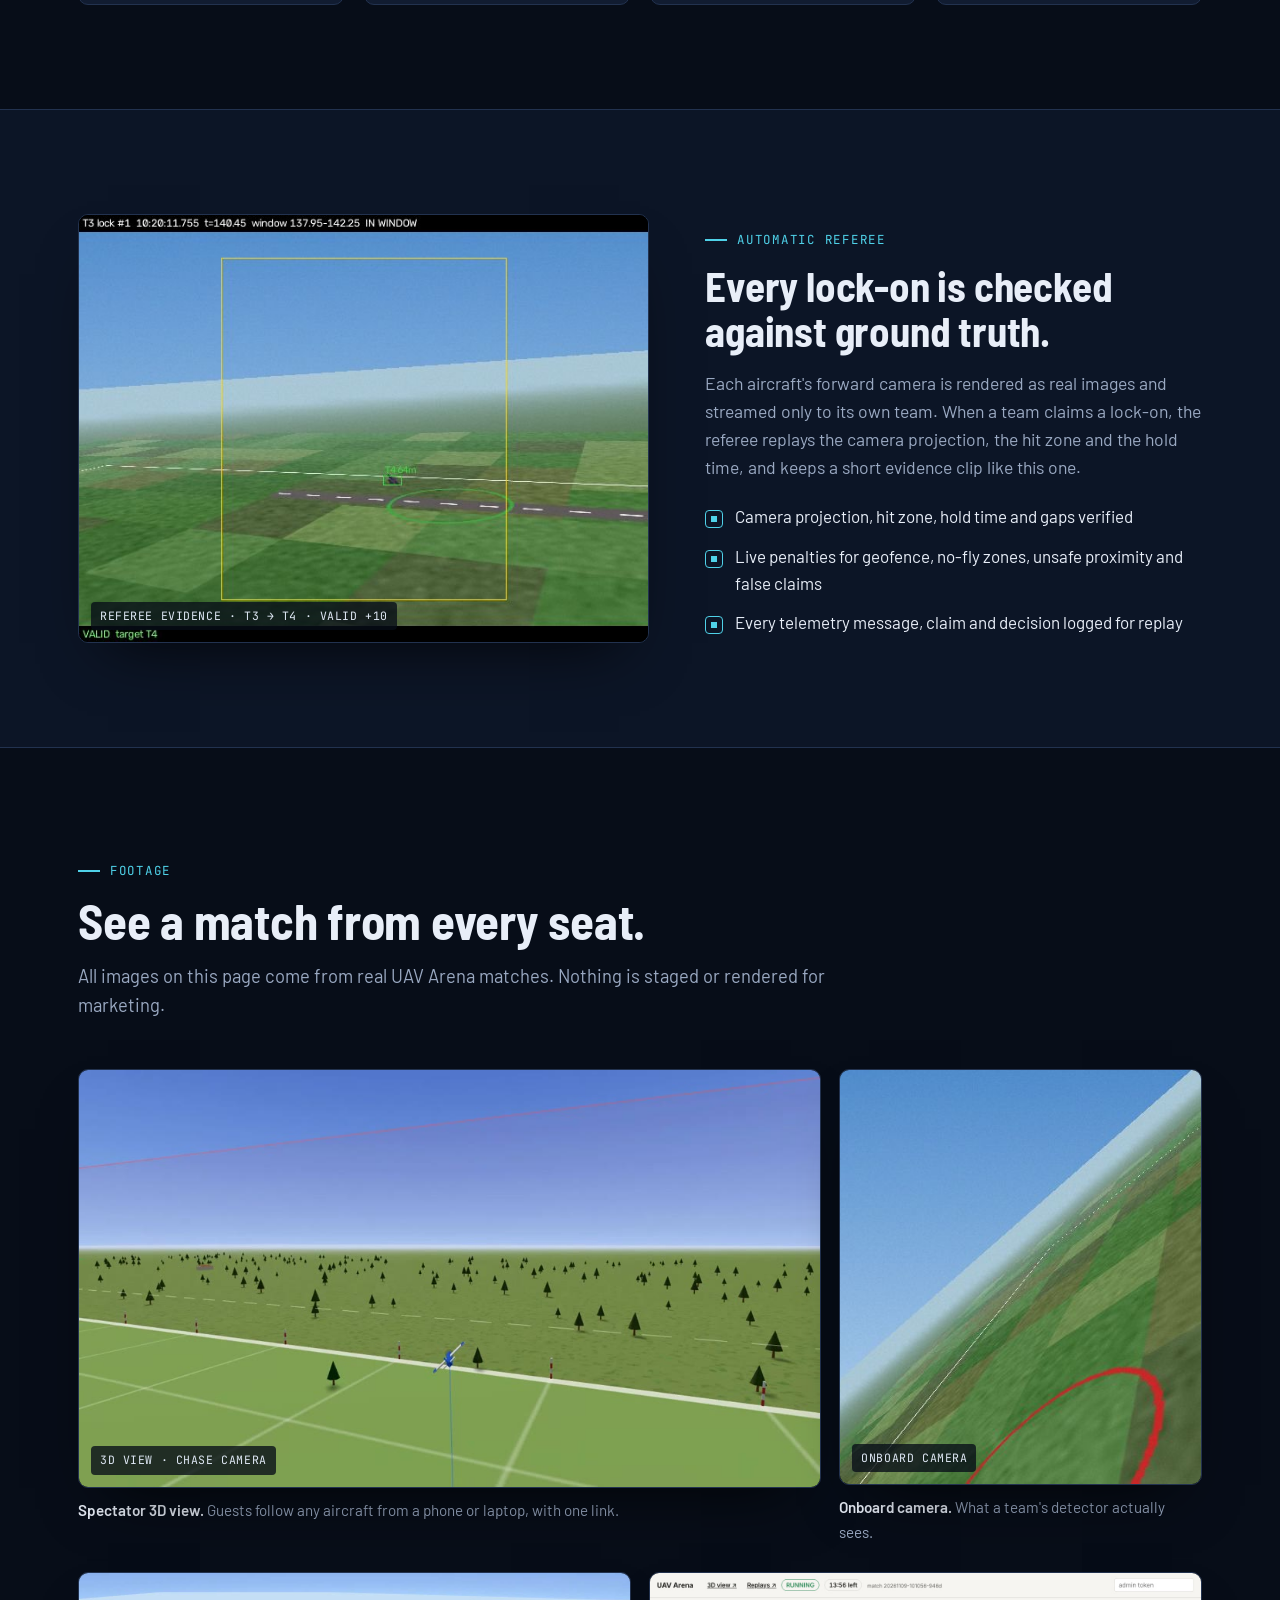
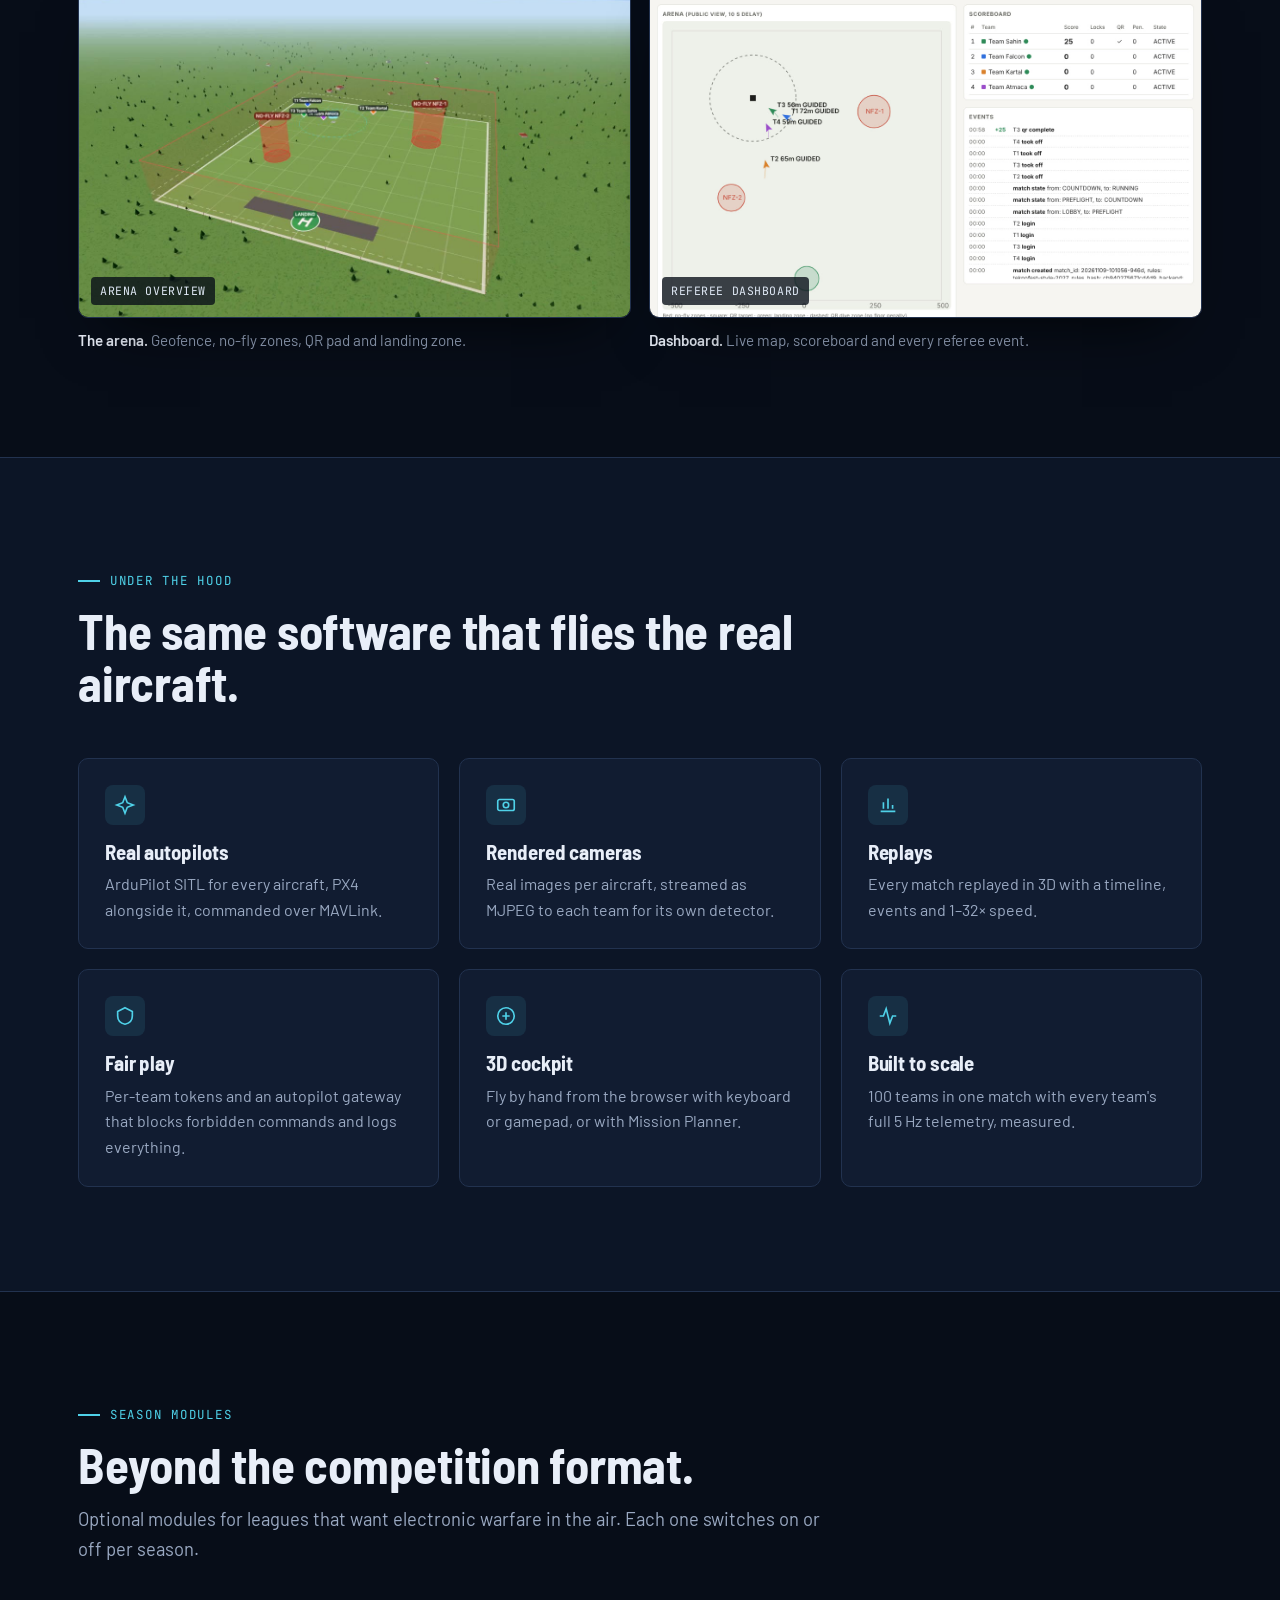
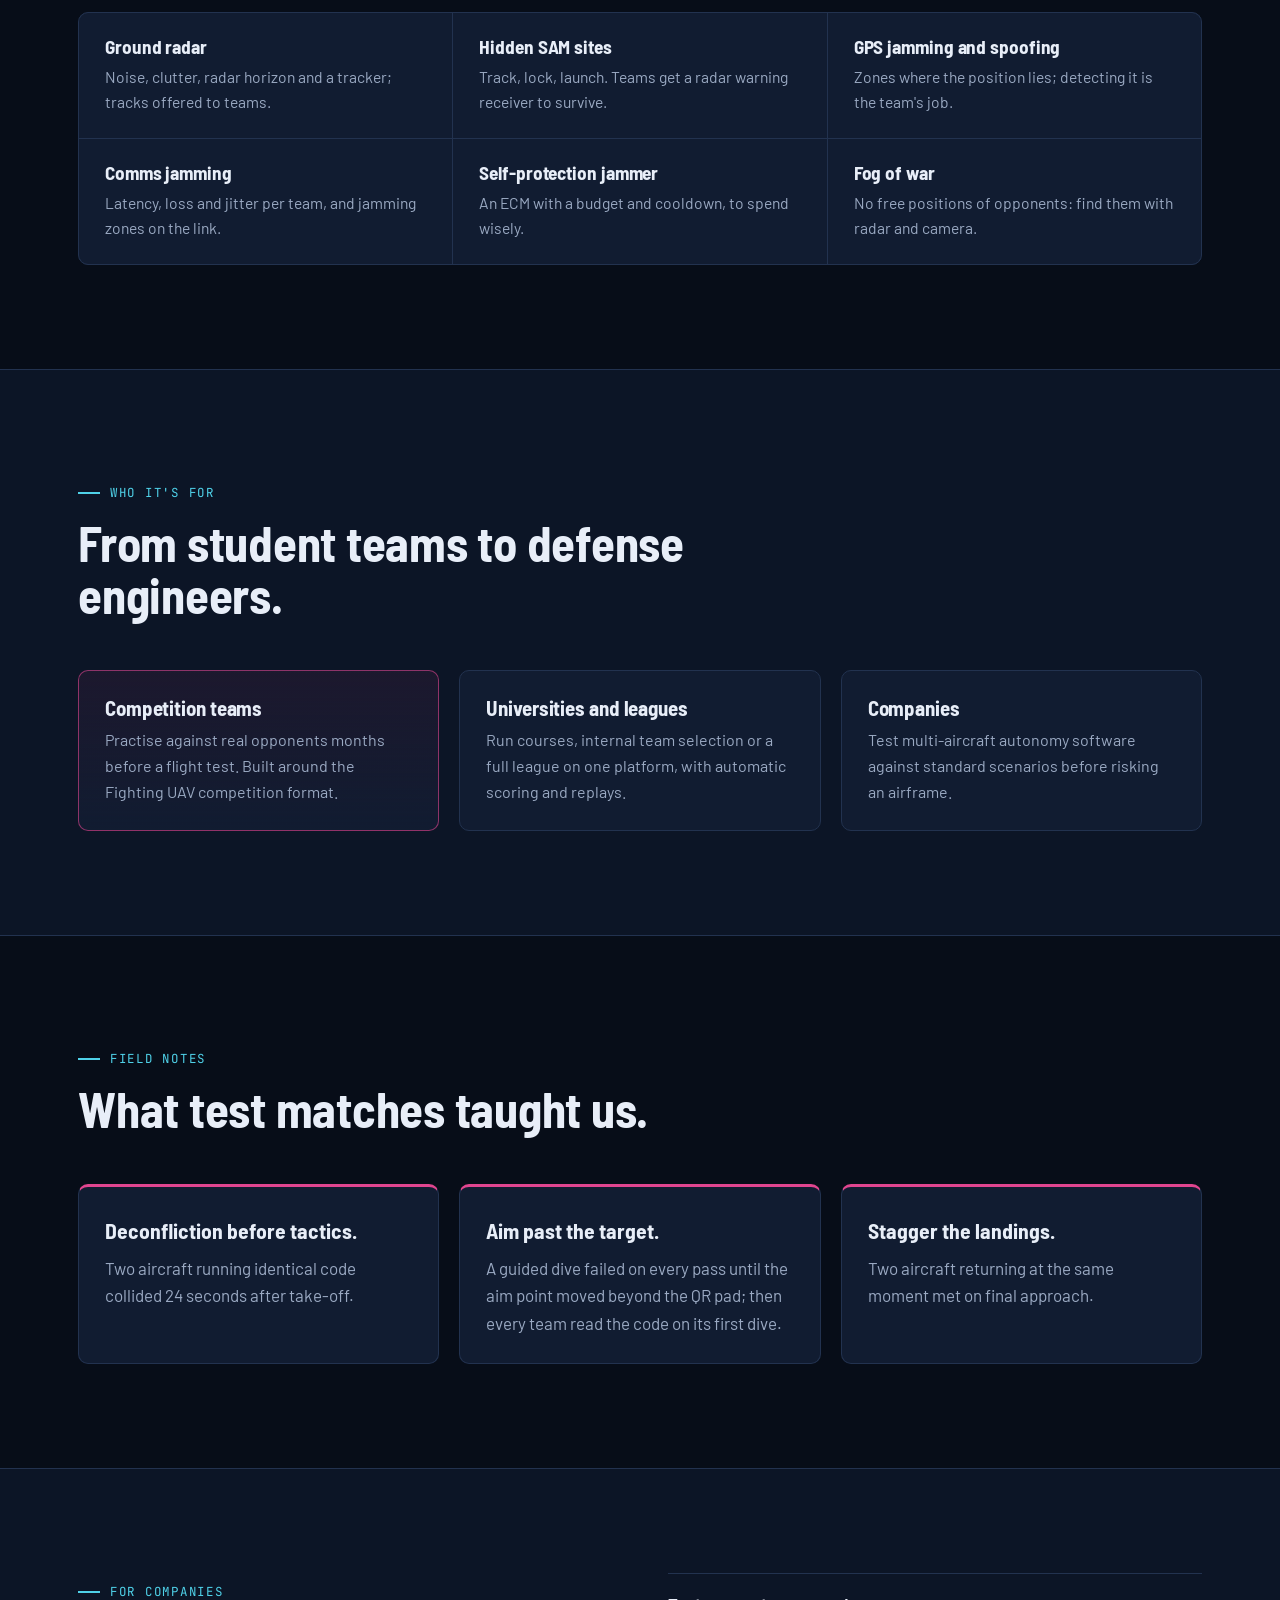
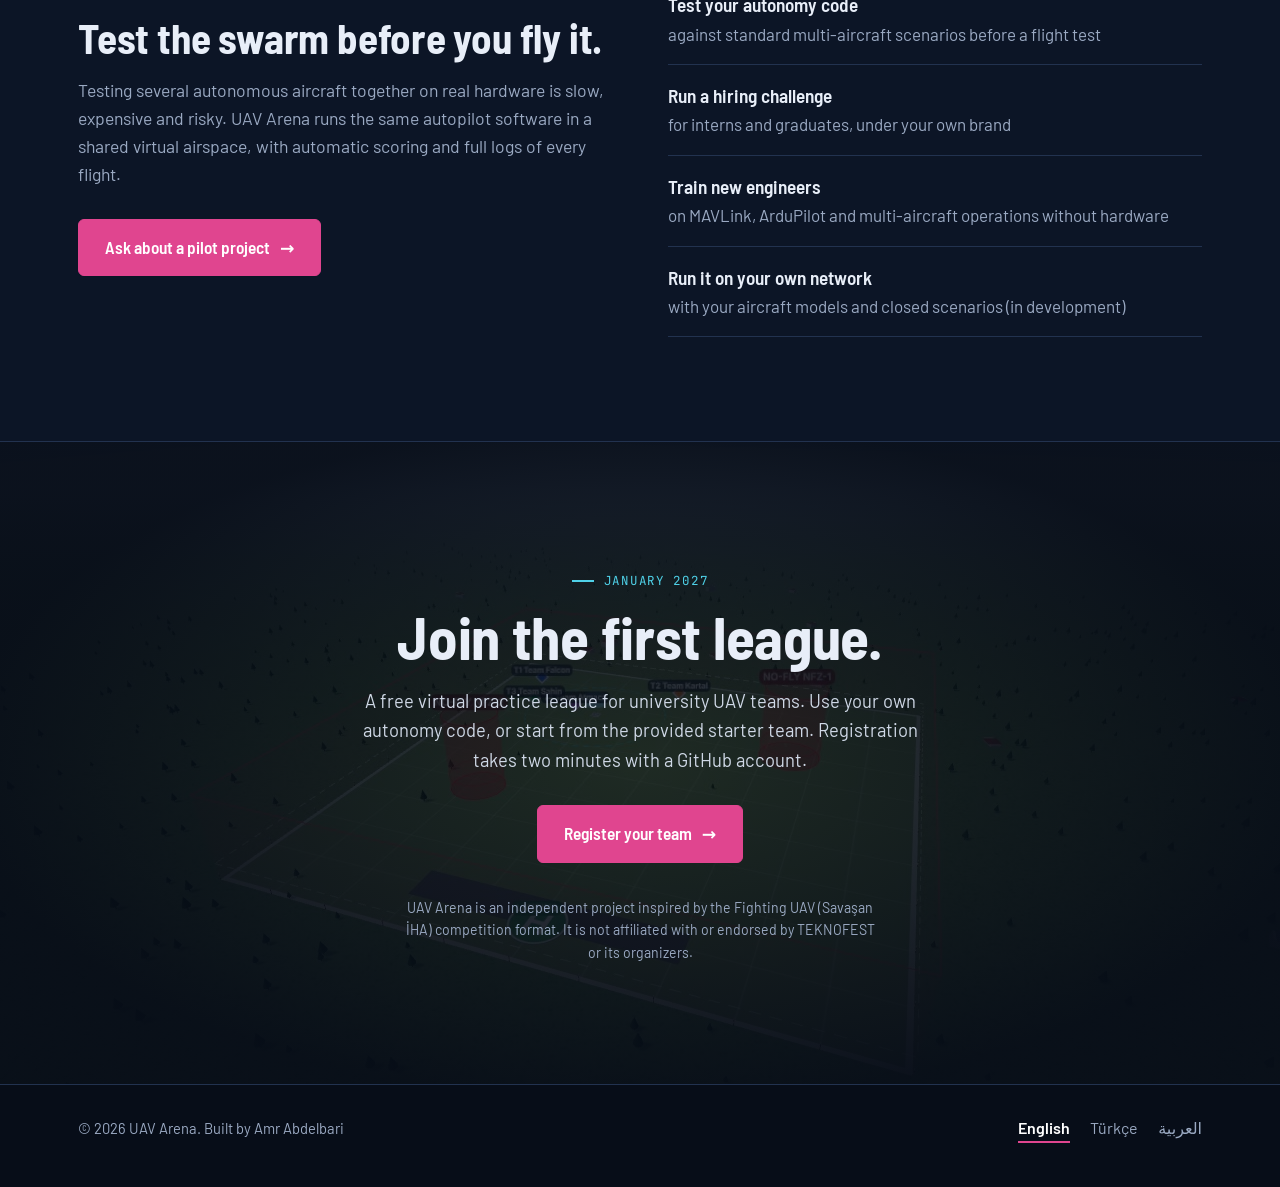
==== commit 9f689551: "Redesign preview: dark flight-ops look with real match footage (English page) Co-Authored-By: Claude" ====
--- a/index.html
+++ b/index.html
@@ -7,8 +7,8 @@
 <meta name="description" content="UAV Arena is a virtual competition platform where autonomous fixed-wing UAVs fly on real ArduPilot autopilots and an automatic referee scores lock-ons, a QR dive, no-fly zones and landing.">
 <link rel="preconnect" href="https://fonts.googleapis.com">
 <link rel="preconnect" href="https://fonts.gstatic.com" crossorigin>
-<link href="https://fonts.googleapis.com/css2?family=Barlow:wght@400;500;600&family=Barlow+Semi+Condensed:wght@500;600;700&display=swap" rel="stylesheet">
-<link rel="stylesheet" href="assets/site.css">
+<link href="https://fonts.googleapis.com/css2?family=Barlow:wght@400;500;600&family=Barlow+Semi+Condensed:wght@500;600;700&family=JetBrains+Mono:wght@400;500&display=swap" rel="stylesheet">
+<link rel="stylesheet" href="assets/v2.css">
 <link rel="icon" href="assets/favicon.svg" type="image/svg+xml">
 <link rel="alternate" hreflang="en" href="https://uavarena.github.io/">
 <link rel="alternate" hreflang="tr" href="https://uavarena.github.io/tr/">
@@ -16,169 +16,218 @@
 <link rel="alternate" hreflang="x-default" href="https://uavarena.github.io/">
 <meta property="og:title" content="UAV Arena — autonomous UAVs compete on real autopilots">
 <meta property="og:description" content="A virtual arena where autonomous fixed-wing UAVs fly on real ArduPilot autopilots and an automatic referee scores every lock-on, dive and landing. Free practice league for university teams from January 2027.">
-<meta property="og:image" content="https://uavarena.github.io/assets/social-card.png">
+<meta property="og:image" content="https://uavarena.github.io/assets/media/hero-poster.jpg">
 <meta property="og:type" content="website">
 <meta name="twitter:card" content="summary_large_image">
 </head>
 <body>
-<div class="wrap">
-  <header class="bar">
-    <a href="./">UAV Arena</a>
+
+<header class="top">
+  <div class="wrap">
+    <a class="brand" href="./">
+      <svg viewBox="-18 -18 36 36" aria-hidden="true"><circle r="16" fill="none" stroke="#4fd1e8" stroke-width="1.5" stroke-dasharray="3 3"/><path d="M0 -12 L3.5 -1.5 L13 3.5 L3.5 3.5 L2.5 10 L6 12.5 L-6 12.5 L-2.5 10 L-3.5 3.5 L-13 3.5 L-3.5 -1.5 Z" fill="#fff"/></svg>
+      UAV Arena
+    </a>
     <nav aria-label="Main">
-      <a href="#match">How a match works</a>
-      <a href="#uses">Who it's for</a>
-      <a href="#companies">For companies</a>
-      <a href="#join">Join</a>
-      <a href="tr/" hreflang="tr" lang="tr">Türkçe</a>
-      <a href="ar/" hreflang="ar" lang="ar" dir="rtl">العربية</a>
+      <a class="hide-m" href="#match">How it works</a>
+      <a class="hide-m" href="#footage">Footage</a>
+      <a class="hide-m" href="#companies">For companies</a>
+      <a class="cta" href="#join">Join the league</a>
+      <span class="lang-mini"><span aria-current="page">EN</span><a href="tr/" hreflang="tr" lang="tr">TR</a><a href="ar/" hreflang="ar" lang="ar">عربي</a></span>
     </nav>
-  </header>
-
-  <main>
-    <div class="hero">
-      <div>
-        <h1>Autonomous UAVs, real autopilots, one arena.</h1>
-        <p class="lede">UAV Arena is a virtual competition where every aircraft runs real ArduPlane autopilot software and is commanded over MAVLink, exactly as on a real airframe. An automatic referee scores every lock-on, dive and landing, live. Teams test their autonomy code against real opponents without risking an aircraft.</p>
-        <div class="actions">
-          <a class="btn primary" href="#join">Join the January league</a>
-          <a class="btn" href="#match">How a match works</a>
-        </div>
-      </div>
-      <div class="chart">
-        <svg viewBox="0 0 600 460" role="img" aria-label="Map of the arena: a geofence, two no-fly zones, a QR pad, a landing zone, and two aircraft circling while one locks on to the other">
-          <defs>
-            <pattern id="hatch" width="10" height="10" patternUnits="userSpaceOnUse" patternTransform="rotate(45)">
-              <line x1="0" y1="0" x2="0" y2="10" stroke="#a8306a" stroke-width="2" stroke-opacity="0.5"/>
-            </pattern>
-          </defs>
-          <!-- geofence -->
-          <rect x="40" y="30" width="520" height="400" rx="6" fill="#eef2ec" stroke="#a8306a" stroke-width="3" stroke-dasharray="14 8"/>
-          <!-- no-fly zones -->
-          <circle cx="140" cy="120" r="48" fill="url(#hatch)" stroke="#a8306a" stroke-width="2"/>
-          <polygon points="440,320 520,300 530,390 450,400" fill="url(#hatch)" stroke="#a8306a" stroke-width="2"/>
-          <!-- landing zone -->
-          <rect x="90" y="360" width="150" height="34" rx="3" fill="#2f5d9e" fill-opacity="0.12" stroke="#2f5d9e" stroke-width="2"/>
-          <line x1="105" y1="377" x2="225" y2="377" stroke="#2f5d9e" stroke-width="2" stroke-dasharray="10 8"/>
-          <!-- QR pad -->
-          <g transform="translate(470 70)">
-            <rect width="44" height="44" fill="#fff" stroke="#1c2b4a" stroke-width="2"/>
-            <rect x="5" y="5" width="12" height="12" fill="#1c2b4a"/><rect x="27" y="5" width="12" height="12" fill="#1c2b4a"/>
-            <rect x="5" y="27" width="12" height="12" fill="#1c2b4a"/><rect x="24" y="24" width="6" height="6" fill="#1c2b4a"/><rect x="32" y="32" width="7" height="7" fill="#1c2b4a"/>
-          </g>
-          <!-- orbit track -->
-          <circle cx="300" cy="230" r="120" fill="none" stroke="#1c2b4a" stroke-opacity="0.25" stroke-width="1.5" stroke-dasharray="3 6"/>
-          <!-- both aircraft circle together; the trailing hunter locks on -->
-          <g class="orbit">
-            <g class="lock"><polygon points="215,145 314,98 300,130" fill="#a8306a" fill-opacity="0.2" stroke="#a8306a" stroke-width="1.5"/></g>
-            <g transform="translate(300 110) rotate(90)"><path d="M0 -14 L4 -2 L16 4 L4 4 L3 12 L7 15 L-7 15 L-3 12 L-4 4 L-16 4 L-4 -2 Z" fill="#2f5d9e"/></g>
-            <g transform="translate(215 145) rotate(45)"><path d="M0 -14 L4 -2 L16 4 L4 4 L3 12 L7 15 L-7 15 L-3 12 L-4 4 L-16 4 L-4 -2 Z" fill="#1c2b4a"/></g>
-          </g>
-          <g font-family="Barlow Semi Condensed, sans-serif" font-size="15" font-weight="600">
-            <text x="100" y="186" fill="#a8306a">No-fly zone</text>
-            <text x="452" y="134" fill="#1c2b4a">QR pad</text>
-            <text x="92" y="352" fill="#2f5d9e">Landing zone</text>
-            <text x="404" y="56" fill="#a8306a">Geofence</text>
-          </g>
-        </svg>
-      </div>
-    </div>
-
-    <section class="block" id="match">
-      <h2>How a match works</h2>
-      <ol class="sequence">
-        <li><h3>Take off</h3><p>Each team's aircraft takes off within the take-off window, flown by the team's own code or by a pilot with a ground station.</p></li>
-        <li><h3>Lock on</h3><p>Hold an opponent inside your camera's hit zone for 4 seconds. The referee checks every claim against ground truth.</p></li>
-        <li><h3>Dive for the QR code</h3><p>Dive at the ground pad and read its QR code to complete the dive task.</p></li>
-        <li><h3>Land</h3><p>Land in the landing zone before time runs out. Geofence breaches, no-fly zones and unsafe flying cost points.</p></li>
-      </ol>
-    </section>
-
-    <section class="block">
-      <div class="split">
-        <h2>Under the hood</h2>
-        <ul class="plain">
-          <li>Every aircraft is a real ArduPlane autopilot (ArduPilot SITL), commanded over MAVLink</li>
-          <li>An automatic referee validates lock-ons: camera projection, hit zone, hold time and gaps</li>
-          <li>Live penalties for geofence, no-fly zones, unsafe proximity, telemetry loss and false claims</li>
-          <li>3D view in Gazebo, plus a web dashboard with scoreboard and referee console</li>
-          <li>Teams join from their own laptops over the network, or fly by hand with Mission Planner</li>
-          <li>Rules live in one configuration file, so formats can change without code changes</li>
+  </div>
+</header>
+
+<main>
+  <div class="hero">
+    <img class="poster" src="assets/media/hero-poster.jpg" alt="">
+    <video autoplay muted loop playsinline preload="auto" poster="assets/media/hero-poster.jpg" aria-hidden="true">
+      <source src="assets/media/hero.mp4" type="video/mp4">
+    </video>
+    <div class="wrap">
+      <div class="eyebrow">Virtual UAV combat arena</div>
+      <h1>Autonomous UAVs. <em>Real autopilots.</em> One arena.</h1>
+      <p class="lede">Every aircraft runs real ArduPlane autopilot software, commanded over MAVLink exactly as on a real airframe. An automatic referee scores every lock-on, dive and landing, live. Test your autonomy code against real opponents without risking an aircraft.</p>
+      <div class="actions">
+        <a class="btn primary" href="#join">Join the January league <span class="arrow">→</span></a>
+        <a class="btn" href="#footage">Watch the footage</a>
+      </div>
+    </div>
+    <div class="footage-tag"><span class="dot"></span>REAL MATCH FOOTAGE · 4 TEAMS · LIVE REFEREE</div>
+  </div>
+
+  <div class="stats">
+    <div class="wrap">
+      <div class="stat"><b>100<small>teams</small></b><span>in one match, measured on the arena server</span></div>
+      <div class="stat"><b>4<small>s</small></b><span>to hold a target for a valid lock-on</span></div>
+      <div class="stat"><b>2</b><span>autopilots supported: ArduPilot and PX4</span></div>
+      <div class="stat"><b>Jan<small>2027</small></b><span>first free league for university teams</span></div>
+    </div>
+  </div>
+
+  <section id="match">
+    <div class="wrap">
+      <div class="head reveal">
+        <div class="eyebrow">How a match works</div>
+        <h2>Fifteen minutes. Four tasks. No mercy from the referee.</h2>
+        <p>Points below are from the standard rules. Every rule lives in one configuration file, so leagues can change the format without touching code.</p>
+      </div>
+      <div class="steps">
+        <div class="step reveal"><h3>Take off</h3><p>Each aircraft takes off inside the take-off window, flown by the team's own code or by a pilot from the 3D cockpit.</p></div>
+        <div class="step reveal"><span class="pts">+10</span><h3>Lock on</h3><p>Hold an opponent inside your camera's hit zone for 4 seconds. Being locked on costs 2 points.</p></div>
+        <div class="step reveal"><span class="pts">+25</span><h3>QR dive</h3><p>Dive at the ground pad and read its QR code from the camera image.</p></div>
+        <div class="step reveal"><span class="pts">+5</span><h3>Land</h3><p>Land safely in the zone before time runs out. Geofence breaches, no-fly zones and unsafe flying cost points.</p></div>
+      </div>
+    </div>
+  </section>
+
+  <section class="alt" id="referee">
+    <div class="wrap feature">
+      <div class="media reveal">
+        <video autoplay muted loop playsinline preload="metadata" poster="assets/media/lockon-poster.jpg" aria-label="Lock-on evidence clip: Team Sahin holds Team Atmaca inside the yellow hit zone; the referee marks it valid">
+          <source src="assets/media/lockon.mp4" type="video/mp4">
+        </video>
+        <span class="cap">REFEREE EVIDENCE · T3 → T4 · VALID +10</span>
+      </div>
+      <div class="reveal">
+        <div class="eyebrow">Automatic referee</div>
+        <h2>Every lock-on is checked against ground truth.</h2>
+        <p>Each aircraft's forward camera is rendered as real images and streamed only to its own team. When a team claims a lock-on, the referee replays the camera projection, the hit zone and the hold time, and keeps a short evidence clip like this one.</p>
+        <ul class="checks">
+          <li>Camera projection, hit zone, hold time and gaps verified</li>
+          <li>Live penalties for geofence, no-fly zones, unsafe proximity and false claims</li>
+          <li>Every telemetry message, claim and decision logged for replay</li>
         </ul>
       </div>
-    </section>
-
-    <section class="block">
-      <div class="split">
-        <h2>What test matches taught us</h2>
-        <div class="lessons">
-          <blockquote><strong>Deconfliction comes before tactics.</strong>Two aircraft running identical code collided 24 seconds after take-off.</blockquote>
-          <blockquote><strong>Aim past the target.</strong>A guided dive failed on every pass until the aim point was moved beyond the QR pad; then every team read the code on its first dive.</blockquote>
-          <blockquote><strong>Stagger the landings.</strong>Two aircraft returning at the same moment met on final approach.</blockquote>
-        </div>
-      </div>
-    </section>
-
-    <section class="block" id="uses">
-      <h2>Who it's for</h2>
-      <div class="uses">
-        <div class="lead">
-          <h3>Competition teams</h3>
-          <p>Practise against real opponents months before a flight test. Built around the Fighting UAV competition format.</p>
-        </div>
-        <div>
-          <h3>Universities and leagues</h3>
-          <p>Run courses, internal team selection or a full league on one platform, with automatic scoring and replays.</p>
-        </div>
-        <div>
-          <h3>Companies</h3>
-          <p>Test multi-aircraft autonomy software against standard scenarios before risking an airframe.</p>
-        </div>
-      </div>
-    </section>
-
-    <section class="block" id="companies">
-      <div class="split">
-        <h2>For companies</h2>
-        <div>
-          <p>Testing several autonomous aircraft together on real hardware is slow, expensive and risky. UAV Arena runs the same autopilot software in a shared virtual airspace, with automatic scoring and full logs of every flight.</p>
-          <ul class="plain">
-            <li><strong>Test your autonomy code</strong> against standard multi-aircraft scenarios before a flight test</li>
-            <li><strong>Run a hiring challenge</strong> for interns and graduates, under your own brand</li>
-            <li><strong>Train new engineers</strong> on MAVLink, ArduPilot and multi-aircraft operations without hardware</li>
-            <li><strong>Run it on your own network</strong>, with your aircraft models and closed scenarios (in development)</li>
-          </ul>
-          <div class="actions">
-            <a class="btn" href="https://github.com/uavarena/uavarena.github.io/issues/new?template=company-inquiry.yml">Ask about a pilot project</a>
-          </div>
-        </div>
-      </div>
-    </section>
-
-    <section class="block" id="coming">
-      <div class="split">
-        <h2>What's coming</h2>
-        <ul class="plain">
-          <li><strong>January 2027</strong> — free practice league for university teams</li>
-          <li><strong>Spring 2027</strong> — ground radar with tracking, GPS jamming zones, and a degraded radio link as optional season modules</li>
-          <li><strong>Summer 2027</strong> — a real aircraft flying in the virtual arena, and an AI opponent to train against</li>
-        </ul>
-      </div>
-    </section>
-
-    <section class="block" id="join">
-      <div class="split">
-        <h2>Join the first league</h2>
-        <div>
-          <p>A free virtual practice league for university UAV teams starts in January 2027. Teams use their own autonomy code, or start from the provided starter team. Registration takes two minutes with a GitHub account.</p>
-          <div class="actions">
-            <a class="btn primary" href="https://github.com/uavarena/uavarena.github.io/issues/new?template=register-team.yml">Register your team</a>
-          </div>
-          <p class="note" style="margin-top:22px">UAV Arena is an independent project inspired by the Fighting UAV (Savaşan İHA) competition format. It is not affiliated with or endorsed by TEKNOFEST or its organizers.</p>
-        </div>
-      </div>
-    </section>
-  </main>
-</div>
+    </div>
+  </section>
+
+  <section id="footage">
+    <div class="wrap">
+      <div class="head reveal">
+        <div class="eyebrow">Footage</div>
+        <h2>See a match from every seat.</h2>
+        <p>All images on this page come from real UAV Arena matches. Nothing is staged or rendered for marketing.</p>
+      </div>
+      <div class="gallery">
+        <figure class="wide reveal">
+          <div class="media"><video autoplay muted loop playsinline preload="metadata" poster="assets/media/chase-poster.jpg"><source src="assets/media/chase.mp4" type="video/mp4"></video><span class="cap">3D VIEW · CHASE CAMERA</span></div>
+          <figcaption><b>Spectator 3D view.</b> Guests follow any aircraft from a phone or laptop, with one link.</figcaption>
+        </figure>
+        <figure class="narrow reveal">
+          <div class="media"><img src="assets/media/onboard-camera.jpg" alt="An aircraft's onboard camera image: sky, horizon and the red ring of the QR dive zone on the ground" loading="lazy"><span class="cap">ONBOARD CAMERA</span></div>
+          <figcaption><b>Onboard camera.</b> What a team's detector actually sees.</figcaption>
+        </figure>
+        <figure class="reveal">
+          <div class="media"><img src="assets/media/arena-overview.jpg" alt="Overview of the arena in 3D: the geofence, two red no-fly zone cylinders, the runway and four aircraft" loading="lazy"><span class="cap">ARENA OVERVIEW</span></div>
+          <figcaption><b>The arena.</b> Geofence, no-fly zones, QR pad and landing zone.</figcaption>
+        </figure>
+        <figure class="reveal">
+          <div class="media"><img src="assets/media/dashboard.jpg" alt="Web dashboard: arena map with four aircraft, scoreboard and event log" loading="lazy"><span class="cap">REFEREE DASHBOARD</span></div>
+          <figcaption><b>Dashboard.</b> Live map, scoreboard and every referee event.</figcaption>
+        </figure>
+      </div>
+    </div>
+  </section>
+
+  <section class="alt">
+    <div class="wrap">
+      <div class="head reveal">
+        <div class="eyebrow">Under the hood</div>
+        <h2>The same software that flies the real aircraft.</h2>
+      </div>
+      <div class="grid3">
+        <div class="card reveal"><div class="ico"><svg viewBox="0 0 24 24" fill="none" stroke="currentColor" stroke-width="1.8"><path d="M12 3l2.5 6.5L21 12l-6.5 2.5L12 21l-2.5-6.5L3 12l6.5-2.5z"/></svg></div><h3>Real autopilots</h3><p>ArduPilot SITL for every aircraft, PX4 alongside it, commanded over MAVLink.</p></div>
+        <div class="card reveal"><div class="ico"><svg viewBox="0 0 24 24" fill="none" stroke="currentColor" stroke-width="1.8"><rect x="3" y="6" width="18" height="12" rx="2"/><circle cx="12" cy="12" r="3"/></svg></div><h3>Rendered cameras</h3><p>Real images per aircraft, streamed as MJPEG to each team for its own detector.</p></div>
+        <div class="card reveal"><div class="ico"><svg viewBox="0 0 24 24" fill="none" stroke="currentColor" stroke-width="1.8"><path d="M4 19h16M7 16V9m5 7V5m5 11v-4"/></svg></div><h3>Replays</h3><p>Every match replayed in 3D with a timeline, events and 1–32× speed.</p></div>
+        <div class="card reveal"><div class="ico"><svg viewBox="0 0 24 24" fill="none" stroke="currentColor" stroke-width="1.8"><path d="M12 3l8 4v5c0 5-3.5 8-8 9-4.5-1-8-4-8-9V7z"/></svg></div><h3>Fair play</h3><p>Per-team tokens and an autopilot gateway that blocks forbidden commands and logs everything.</p></div>
+        <div class="card reveal"><div class="ico"><svg viewBox="0 0 24 24" fill="none" stroke="currentColor" stroke-width="1.8"><circle cx="12" cy="12" r="9"/><path d="M8 12h8M12 8v8"/></svg></div><h3>3D cockpit</h3><p>Fly by hand from the browser with keyboard or gamepad, or with Mission Planner.</p></div>
+        <div class="card reveal"><div class="ico"><svg viewBox="0 0 24 24" fill="none" stroke="currentColor" stroke-width="1.8"><path d="M3 12h4l3-8 4 16 3-8h4"/></svg></div><h3>Built to scale</h3><p>100 teams in one match with every team's full 5 Hz telemetry, measured.</p></div>
+      </div>
+    </div>
+  </section>
+
+  <section id="modules">
+    <div class="wrap">
+      <div class="head reveal">
+        <div class="eyebrow">Season modules</div>
+        <h2>Beyond the competition format.</h2>
+        <p>Optional modules for leagues that want electronic warfare in the air. Each one switches on or off per season.</p>
+      </div>
+      <div class="modules reveal">
+        <div><h3>Ground radar</h3><p>Noise, clutter, radar horizon and a tracker; tracks offered to teams.</p></div>
+        <div><h3>Hidden SAM sites</h3><p>Track, lock, launch. Teams get a radar warning receiver to survive.</p></div>
+        <div><h3>GPS jamming and spoofing</h3><p>Zones where the position lies; detecting it is the team's job.</p></div>
+        <div><h3>Comms jamming</h3><p>Latency, loss and jitter per team, and jamming zones on the link.</p></div>
+        <div><h3>Self-protection jammer</h3><p>An ECM with a budget and cooldown, to spend wisely.</p></div>
+        <div><h3>Fog of war</h3><p>No free positions of opponents: find them with radar and camera.</p></div>
+      </div>
+    </div>
+  </section>
+
+  <section class="alt" id="uses">
+    <div class="wrap">
+      <div class="head reveal">
+        <div class="eyebrow">Who it's for</div>
+        <h2>From student teams to defense engineers.</h2>
+      </div>
+      <div class="grid3">
+        <div class="card hl reveal"><h3>Competition teams</h3><p>Practise against real opponents months before a flight test. Built around the Fighting UAV competition format.</p></div>
+        <div class="card reveal"><h3>Universities and leagues</h3><p>Run courses, internal team selection or a full league on one platform, with automatic scoring and replays.</p></div>
+        <div class="card reveal"><h3>Companies</h3><p>Test multi-aircraft autonomy software against standard scenarios before risking an airframe.</p></div>
+      </div>
+    </div>
+  </section>
+
+  <section id="lessons">
+    <div class="wrap">
+      <div class="head reveal">
+        <div class="eyebrow">Field notes</div>
+        <h2>What test matches taught us.</h2>
+      </div>
+      <div class="lessons">
+        <blockquote class="reveal"><strong>Deconfliction before tactics.</strong><p>Two aircraft running identical code collided 24 seconds after take-off.</p></blockquote>
+        <blockquote class="reveal"><strong>Aim past the target.</strong><p>A guided dive failed on every pass until the aim point moved beyond the QR pad; then every team read the code on its first dive.</p></blockquote>
+        <blockquote class="reveal"><strong>Stagger the landings.</strong><p>Two aircraft returning at the same moment met on final approach.</p></blockquote>
+      </div>
+    </div>
+  </section>
+
+  <section class="alt" id="companies">
+    <div class="wrap company">
+      <div class="reveal">
+        <div class="eyebrow">For companies</div>
+        <h2 style="font-size:clamp(1.9rem,3.2vw,2.7rem)">Test the swarm before you fly it.</h2>
+        <p style="color:var(--muted);font-size:1.1rem;margin-top:16px">Testing several autonomous aircraft together on real hardware is slow, expensive and risky. UAV Arena runs the same autopilot software in a shared virtual airspace, with automatic scoring and full logs of every flight.</p>
+        <div class="actions"><a class="btn primary" href="https://github.com/uavarena/uavarena.github.io/issues/new?template=company-inquiry.yml">Ask about a pilot project <span class="arrow">→</span></a></div>
+      </div>
+      <ul class="reveal">
+        <li><strong>Test your autonomy code</strong>against standard multi-aircraft scenarios before a flight test</li>
+        <li><strong>Run a hiring challenge</strong>for interns and graduates, under your own brand</li>
+        <li><strong>Train new engineers</strong>on MAVLink, ArduPilot and multi-aircraft operations without hardware</li>
+        <li><strong>Run it on your own network</strong>with your aircraft models and closed scenarios (in development)</li>
+      </ul>
+    </div>
+  </section>
+
+  <section class="join" id="join">
+    <img src="assets/media/arena-overview.jpg" alt="" loading="lazy">
+    <div class="wrap reveal">
+      <div class="eyebrow">January 2027</div>
+      <h2>Join the first league.</h2>
+      <p>A free virtual practice league for university UAV teams. Use your own autonomy code, or start from the provided starter team. Registration takes two minutes with a GitHub account.</p>
+      <div class="actions"><a class="btn primary" href="https://github.com/uavarena/uavarena.github.io/issues/new?template=register-team.yml">Register your team <span class="arrow">→</span></a></div>
+      <p class="note">UAV Arena is an independent project inspired by the Fighting UAV (Savaşan İHA) competition format. It is not affiliated with or endorsed by TEKNOFEST or its organizers.</p>
+    </div>
+  </section>
+</main>
+
 <footer><div class="wrap"><span>© 2026 UAV Arena. Built by Amr Abdelbari</span><nav class="langs" aria-label="Language"><span lang="en" dir="ltr" aria-current="page">English</span><a href="tr/" hreflang="tr" lang="tr" dir="ltr">Türkçe</a><a href="ar/" hreflang="ar" lang="ar" dir="rtl">العربية</a></nav></div></footer>
+
+<script>
+  // fade sections in as they scroll into view
+  const io = new IntersectionObserver(es => es.forEach(e => { if (e.isIntersecting) { e.target.classList.add('in'); io.unobserve(e.target); } }), { rootMargin: '0px 0px -8% 0px' });
+  document.querySelectorAll('.reveal').forEach(el => io.observe(el));
+</script>
 </body>
 </html>
--- a/assets/v2.css
+++ b/assets/v2.css
@@ -0,0 +1,225 @@
+/* UAV Arena v2: a dark flight-ops look built around real footage from the arena.
+   Night-sky navy, HUD cyan for data, magenta for boundaries and calls to action. */
+:root {
+  --bg: #070d18;
+  --bg-2: #0c1526;
+  --panel: #111c31;
+  --panel-2: #16233c;
+  --line: #22324f;
+  --text: #e8eef8;
+  --muted: #9aa9c2;
+  --cyan: #4fd1e8;
+  --magenta: #e0458f;
+  --green: #4ade80;
+  --amber: #f5b942;
+  --radius: 10px;
+  --wrap: 1180px;
+  --display: "Barlow Semi Condensed", "Barlow", system-ui, sans-serif;
+  --body: "Barlow", system-ui, sans-serif;
+  --mono: "JetBrains Mono", ui-monospace, monospace;
+}
+
+* { box-sizing: border-box; }
+html { background: var(--bg); color: var(--text); scroll-behavior: smooth; }
+body { margin: 0; font-family: var(--body); font-size: 1.0625rem; line-height: 1.6; -webkit-font-smoothing: antialiased; }
+img, video { display: block; max-width: 100%; }
+a { color: var(--cyan); text-underline-offset: 3px; }
+a:hover { color: #fff; }
+:focus-visible { outline: 3px solid var(--magenta); outline-offset: 3px; border-radius: 3px; }
+h1, h2, h3 { font-family: var(--display); line-height: 1.08; margin: 0; letter-spacing: -0.005em; }
+p { margin: 0 0 1em; }
+
+.wrap { max-width: var(--wrap); margin: 0 auto; padding: 0 28px; }
+.eyebrow { font-family: var(--mono); font-size: 0.78rem; letter-spacing: 0.14em; text-transform: uppercase; color: var(--cyan); margin-bottom: 14px; display: inline-flex; align-items: center; gap: 10px; }
+.eyebrow::before { content: ""; width: 22px; height: 2px; background: currentColor; }
+
+/* ---------- top bar ---------- */
+.top { position: absolute; inset: 0 0 auto 0; z-index: 10; }
+.top .wrap { display: flex; align-items: center; justify-content: space-between; padding-top: 22px; padding-bottom: 22px; gap: 24px; }
+.brand { white-space: nowrap; display: inline-flex; align-items: center; gap: 10px; color: #fff; text-decoration: none; font-family: var(--display); font-weight: 700; font-size: 1.3rem; letter-spacing: 0.02em; }
+.brand svg { width: 28px; height: 28px; }
+.top nav { display: flex; align-items: center; gap: 26px; font-family: var(--display); font-size: 1.02rem; }
+.top nav a { color: rgba(232, 238, 248, 0.82); text-decoration: none; font-weight: 500; }
+.top nav a:hover { color: #fff; }
+.top nav .cta { white-space: nowrap; color: #fff; border: 1.5px solid rgba(255,255,255,0.5); padding: 7px 16px; border-radius: 999px; }
+.top nav .cta:hover { border-color: var(--magenta); background: var(--magenta); }
+.lang-mini { display: inline-flex; gap: 10px; padding-left: 18px; border-left: 1px solid rgba(255,255,255,0.25); }
+.lang-mini a, .lang-mini span { font-size: 0.92rem; }
+.lang-mini [aria-current] { color: #fff; font-weight: 600; }
+
+/* ---------- hero ---------- */
+.hero { position: relative; min-height: min(92vh, 860px); display: flex; align-items: flex-end; overflow: hidden; isolation: isolate; }
+.hero video, .hero .poster { position: absolute; inset: 0; width: 100%; height: 100%; object-fit: cover; z-index: -2; }
+.hero::after { content: ""; position: absolute; inset: 0; z-index: -1;
+  background:
+    linear-gradient(180deg, rgba(7,13,24,0.78) 0%, rgba(7,13,24,0.15) 28%, rgba(7,13,24,0.25) 55%, rgba(7,13,24,0.96) 100%),
+    linear-gradient(90deg, rgba(7,13,24,0.85) 0%, rgba(7,13,24,0.2) 60%); }
+.hero .wrap { padding-bottom: 72px; padding-top: 140px; width: 100%; }
+.hero h1 { font-size: clamp(2.8rem, 6.4vw, 5.4rem); font-weight: 700; max-width: 14ch; text-shadow: 0 2px 24px rgba(0,0,0,0.4); }
+.hero h1 em { font-style: normal; color: var(--cyan); }
+.hero .lede { font-size: clamp(1.1rem, 1.6vw, 1.3rem); max-width: 58ch; color: #d6dfec; margin-top: 20px; }
+.actions { display: flex; flex-wrap: wrap; gap: 14px; margin-top: 30px; }
+.btn { display: inline-flex; align-items: center; gap: 10px; padding: 14px 26px; border-radius: 6px; font-family: var(--display); font-weight: 600; font-size: 1.08rem; text-decoration: none; border: 1.5px solid rgba(255,255,255,0.55); color: #fff; background: rgba(7,13,24,0.35); backdrop-filter: blur(6px); }
+.btn:hover { border-color: #fff; color: #fff; background: rgba(255,255,255,0.08); }
+.btn.primary { background: var(--magenta); border-color: var(--magenta); }
+.btn.primary:hover { background: #c83479; border-color: #c83479; }
+.btn .arrow { transition: transform .2s; }
+.btn:hover .arrow { transform: translateX(3px); }
+.footage-tag { position: absolute; right: 28px; bottom: 26px; font-family: var(--mono); font-size: 0.74rem; color: rgba(232,238,248,0.75); display: flex; align-items: center; gap: 8px; letter-spacing: 0.06em; }
+.footage-tag .dot { width: 8px; height: 8px; border-radius: 50%; background: #ef4444; box-shadow: 0 0 0 0 rgba(239,68,68,.6); animation: rec 1.6s infinite; }
+@keyframes rec { 70% { box-shadow: 0 0 0 8px rgba(239,68,68,0); } 100% { box-shadow: 0 0 0 0 rgba(239,68,68,0); } }
+
+/* ---------- stats band ---------- */
+.stats { border-top: 1px solid var(--line); border-bottom: 1px solid var(--line); background: var(--bg-2); }
+.stats .wrap { display: grid; grid-template-columns: repeat(4, 1fr); }
+.stat { padding: 30px 24px; border-left: 1px solid var(--line); }
+.stat:first-child { border-left: 0; padding-left: 0; }
+.stat b { display: block; font-family: var(--display); font-size: 2.6rem; font-weight: 700; line-height: 1; color: #fff; }
+.stat b small { font-size: 1.1rem; color: var(--cyan); margin-left: 4px; font-weight: 600; }
+.stat span { display: block; color: var(--muted); font-size: 0.95rem; margin-top: 8px; }
+
+/* ---------- sections ---------- */
+section { padding: 104px 0; }
+section.alt { background: var(--bg-2); border-top: 1px solid var(--line); border-bottom: 1px solid var(--line); }
+.head { max-width: 760px; margin-bottom: 48px; }
+.head h2 { font-size: clamp(2rem, 3.8vw, 3.1rem); font-weight: 700; }
+.head p { color: var(--muted); font-size: 1.15rem; margin-top: 14px; }
+
+/* match steps */
+.steps { display: grid; grid-template-columns: repeat(4, 1fr); gap: 20px; counter-reset: s; }
+.step { background: var(--panel); border: 1px solid var(--line); border-radius: var(--radius); padding: 26px 24px 24px; position: relative; counter-increment: s; }
+.step::before { content: "0" counter(s); font-family: var(--mono); font-size: 0.82rem; color: var(--cyan); letter-spacing: 0.1em; }
+.step h3 { font-size: 1.45rem; margin: 10px 0 8px; }
+.step p { color: var(--muted); margin: 0; font-size: 1rem; }
+.step .pts { position: absolute; top: 22px; right: 22px; font-family: var(--mono); font-size: 0.78rem; color: var(--green); }
+.step .pts.neg { color: var(--magenta); }
+
+/* feature with media */
+.feature { display: grid; grid-template-columns: 1.15fr 1fr; gap: 56px; align-items: center; }
+.feature.flip { grid-template-columns: 1fr 1.15fr; }
+.feature.flip .media { order: 2; }
+.feature h2 { font-size: clamp(1.9rem, 3.2vw, 2.7rem); font-weight: 700; margin-bottom: 16px; }
+.feature p { color: var(--muted); font-size: 1.1rem; }
+.media { position: relative; border-radius: var(--radius); overflow: hidden; border: 1px solid var(--line); background: #000; box-shadow: 0 30px 60px -30px rgba(0,0,0,0.8); }
+.media video, .media img { width: 100%; height: auto; }
+.media .cap { position: absolute; left: 12px; bottom: 12px; font-family: var(--mono); font-size: 0.72rem; letter-spacing: 0.05em; background: rgba(7,13,24,0.78); color: #dfe8f5; padding: 5px 9px; border-radius: 4px; }
+.checks { list-style: none; padding: 0; margin: 22px 0 0; display: grid; gap: 12px; }
+.checks li { padding-left: 30px; position: relative; color: var(--text); }
+.checks li::before { content: ""; position: absolute; left: 0; top: 7px; width: 16px; height: 16px; border-radius: 4px; border: 1.5px solid var(--cyan); background: linear-gradient(var(--cyan), var(--cyan)) center/6px 6px no-repeat; }
+
+/* gallery */
+.gallery { display: grid; grid-template-columns: repeat(6, 1fr); gap: 28px 18px; align-items: start; }
+.gallery figure { margin: 0; grid-column: span 3; }
+.gallery figure.wide { grid-column: span 4; }
+.gallery figure.narrow { grid-column: span 2; }
+.gallery .media img, .gallery .media video { aspect-ratio: 16 / 10; object-fit: cover; }
+.gallery figure.wide .media video { aspect-ratio: 16 / 9; }
+.gallery figure.narrow .media img { aspect-ratio: 8 / 9.2; }
+.gallery figcaption { color: var(--muted); font-size: 0.95rem; margin-top: 10px; }
+.gallery figcaption b { color: var(--text); font-weight: 600; }
+
+/* specs grid */
+.grid3 { display: grid; grid-template-columns: repeat(3, 1fr); gap: 20px; }
+.card { background: var(--panel); border: 1px solid var(--line); border-radius: var(--radius); padding: 26px; }
+.card h3 { font-size: 1.3rem; margin-bottom: 8px; }
+.card p { color: var(--muted); margin: 0; font-size: 1rem; }
+.card .ico { width: 40px; height: 40px; border-radius: 8px; display: grid; place-items: center; background: rgba(79, 209, 232, 0.1); color: var(--cyan); margin-bottom: 16px; }
+.card .ico svg { width: 22px; height: 22px; }
+.card.hl { border-color: rgba(224, 69, 143, 0.6); background: linear-gradient(180deg, rgba(224,69,143,0.08), var(--panel)); }
+.tag { display: inline-block; font-family: var(--mono); font-size: 0.7rem; letter-spacing: 0.08em; text-transform: uppercase; padding: 3px 8px; border-radius: 4px; background: rgba(74, 222, 128, 0.12); color: var(--green); margin-bottom: 12px; }
+.tag.soon { background: rgba(245, 185, 66, 0.12); color: var(--amber); }
+
+/* modules */
+.modules { display: grid; grid-template-columns: repeat(3, 1fr); gap: 1px; background: var(--line); border: 1px solid var(--line); border-radius: var(--radius); overflow: hidden; }
+.modules div { background: var(--panel); padding: 24px 26px; }
+.modules h3 { font-size: 1.2rem; margin-bottom: 6px; }
+.modules p { color: var(--muted); margin: 0; font-size: 0.98rem; }
+
+/* lessons */
+.lessons { display: grid; grid-template-columns: repeat(3, 1fr); gap: 20px; }
+.lessons blockquote { margin: 0; padding: 26px; border-radius: var(--radius); background: var(--panel); border: 1px solid var(--line); border-top: 3px solid var(--magenta); }
+.lessons strong { display: block; font-family: var(--display); font-size: 1.35rem; margin-bottom: 8px; }
+.lessons blockquote p { color: var(--muted); margin: 0; }
+
+/* companies */
+.company { display: grid; grid-template-columns: 1fr 1fr; gap: 56px; align-items: start; }
+.company ul { list-style: none; padding: 0; margin: 0; border-top: 1px solid var(--line); }
+.company li { padding: 16px 0; border-bottom: 1px solid var(--line); color: var(--muted); }
+.company li strong { color: var(--text); display: block; font-family: var(--display); font-size: 1.2rem; font-weight: 600; }
+
+/* join */
+.join { position: relative; overflow: hidden; isolation: isolate; text-align: center; padding: 120px 0; }
+.join img { position: absolute; inset: 0; width: 100%; height: 100%; object-fit: cover; z-index: -2; opacity: 0.45; }
+.join::after { content: ""; position: absolute; inset: 0; z-index: -1; background: radial-gradient(ellipse at center, rgba(7,13,24,0.55), rgba(7,13,24,0.95) 75%); }
+.join h2 { font-size: clamp(2.2rem, 4.6vw, 3.8rem); font-weight: 700; }
+.join p { color: #cfd8e6; max-width: 60ch; margin: 18px auto 0; font-size: 1.15rem; }
+.join .actions { justify-content: center; }
+.join .note { color: var(--muted); font-size: 0.88rem; margin-top: 34px; }
+
+/* footer */
+footer { border-top: 1px solid var(--line); padding: 30px 0 44px; color: var(--muted); font-size: 0.92rem; }
+footer .wrap { display: flex; flex-wrap: wrap; justify-content: space-between; align-items: center; gap: 14px 24px; }
+footer .langs { display: flex; gap: 20px; font-size: 1rem; }
+footer .langs a { color: var(--muted); text-decoration: none; }
+footer .langs a:hover { color: #fff; }
+footer .langs [aria-current] { color: #fff; font-weight: 600; border-bottom: 2px solid var(--magenta); }
+
+/* ---------- reveal on scroll ---------- */
+@media (prefers-reduced-motion: no-preference) {
+  .reveal { opacity: 0; transform: translateY(18px); transition: opacity .7s ease, transform .7s ease; }
+  .reveal.in { opacity: 1; transform: none; }
+}
+
+/* ---------- responsive ---------- */
+@media (max-width: 980px) {
+  .top nav .hide-m { display: none; }
+  .stats .wrap { grid-template-columns: repeat(2, 1fr); }
+  .stat:nth-child(3) { border-left: 0; padding-left: 0; }
+  .stat { border-top: 1px solid var(--line); }
+  .stat:nth-child(-n+2) { border-top: 0; }
+  .steps { grid-template-columns: repeat(2, 1fr); }
+  .feature, .feature.flip, .company { grid-template-columns: 1fr; gap: 32px; }
+  .feature.flip .media { order: 0; }
+  .grid3, .modules, .lessons { grid-template-columns: 1fr 1fr; }
+  .gallery figure, .gallery figure.wide, .gallery figure.narrow { grid-column: span 6; }
+  section { padding: 76px 0; }
+}
+@media (max-width: 620px) {
+  .wrap { padding: 0 20px; }
+  .top nav > a { display: none; }
+  .top nav { gap: 0; }
+  .lang-mini { padding-left: 0; border-left: 0; gap: 14px; }
+  .gallery figure.narrow .media img { aspect-ratio: 16 / 10; }
+  .hero { min-height: 88vh; }
+  .hero .wrap { padding-bottom: 64px; }
+  .footage-tag { right: 20px; bottom: 18px; }
+  .steps, .grid3, .modules, .lessons { grid-template-columns: 1fr; }
+  .stat b { font-size: 2.1rem; }
+}
+
+/* ---------- right-to-left (Arabic) ---------- */
+:lang(ar) body, :lang(ar) h1, :lang(ar) h2, :lang(ar) h3, :lang(ar) .btn, :lang(ar) .top nav,
+:lang(ar) .lessons strong, :lang(ar) .company li strong, :lang(ar) .brand {
+  font-family: "IBM Plex Sans Arabic", "Barlow", system-ui, sans-serif;
+}
+:lang(ar) h1, :lang(ar) h2, :lang(ar) h3 { line-height: 1.3; letter-spacing: 0; }
+[lang="ar"] { font-family: "IBM Plex Sans Arabic", "Barlow", system-ui, sans-serif; }
+[dir="rtl"] .eyebrow::before { order: 2; }
+[dir="rtl"] .lang-mini { padding-left: 0; padding-right: 18px; border-left: 0; border-right: 1px solid rgba(255,255,255,0.25); }
+[dir="rtl"] .hero::after { background:
+    linear-gradient(180deg, rgba(7,13,24,0.78) 0%, rgba(7,13,24,0.15) 28%, rgba(7,13,24,0.25) 55%, rgba(7,13,24,0.96) 100%),
+    linear-gradient(270deg, rgba(7,13,24,0.85) 0%, rgba(7,13,24,0.2) 60%); }
+[dir="rtl"] .footage-tag { right: auto; left: 28px; }
+[dir="rtl"] .stat { border-left: 0; border-right: 1px solid var(--line); }
+[dir="rtl"] .stat:first-child { border-right: 0; padding-left: 24px; padding-right: 0; }
+[dir="rtl"] .step .pts { right: auto; left: 22px; }
+[dir="rtl"] .checks li { padding-left: 0; padding-right: 30px; }
+[dir="rtl"] .checks li::before { left: auto; right: 0; }
+[dir="rtl"] .media .cap { left: auto; right: 12px; }
+[dir="rtl"] .btn .arrow { transform: scaleX(-1); }
+@media (max-width: 980px) {
+  [dir="rtl"] .stat:nth-child(3) { border-right: 0; padding-right: 0; }
+}
+@media (max-width: 620px) {
+  [dir="rtl"] .lang-mini { padding-right: 0; border-right: 0; }
+}
